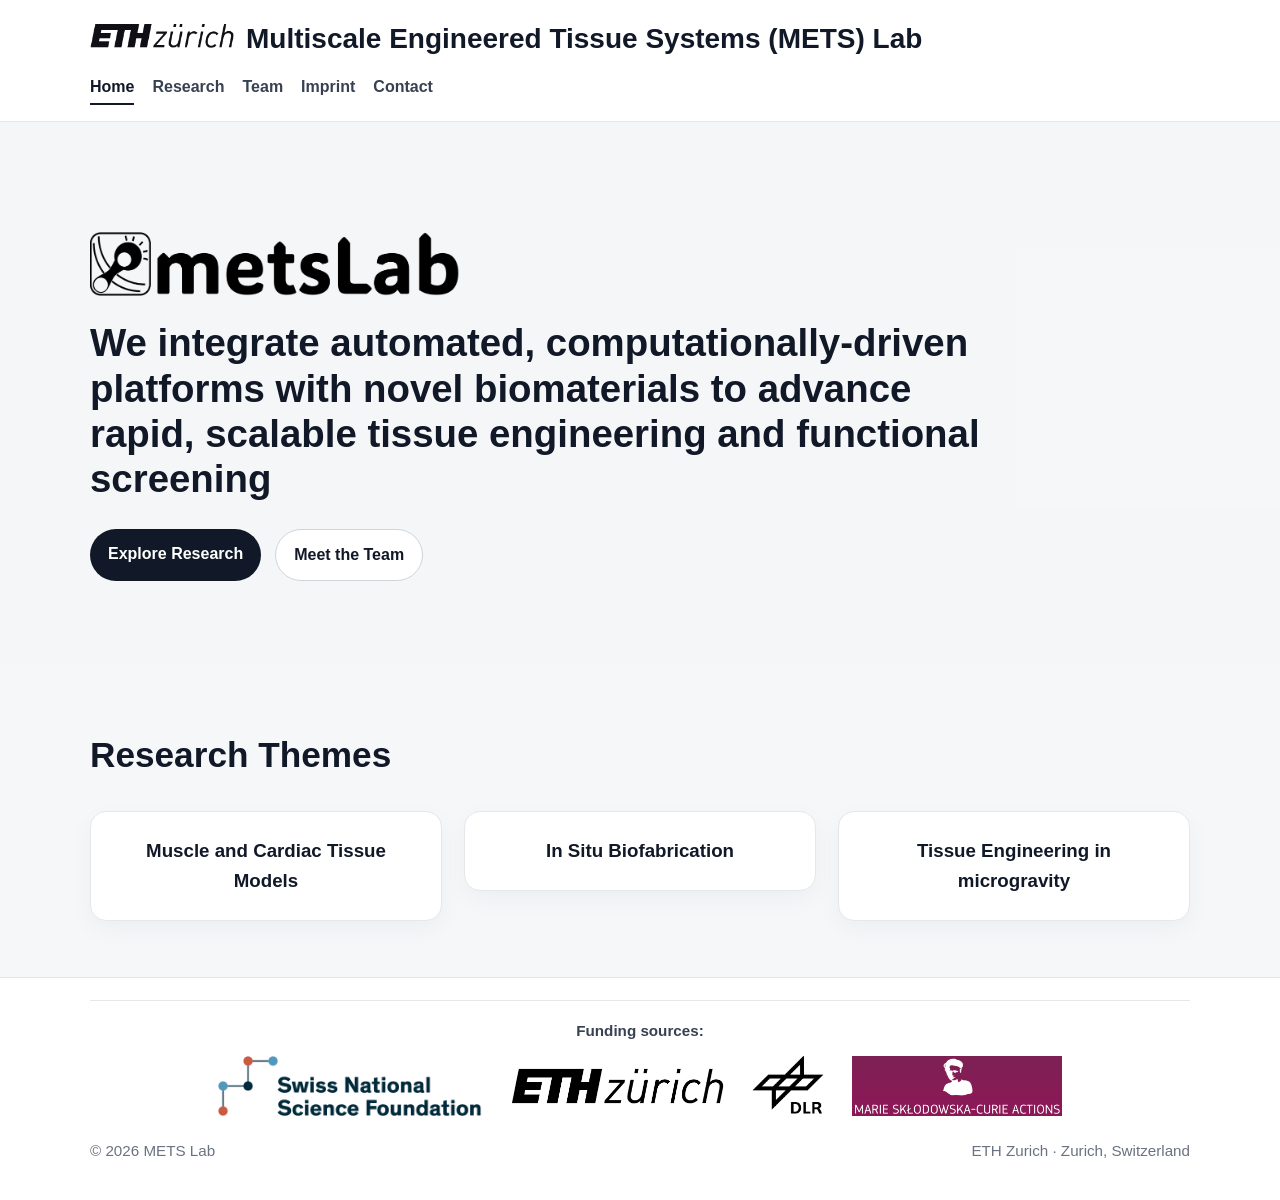
==== index.html @ 9c08e542 "Update index.html" ====
<!DOCTYPE html>
<html lang="en">
<head>
  <meta charset="UTF-8" />
  <meta name="viewport" content="width=device-width, initial-scale=1.0" />
  <title>METS Group</title>
  <link rel="stylesheet" href="style.css" />
   <link rel="icon" type="image/png" sizes="32x32" href="Favicon.png?v=3" />
<link rel="shortcut icon" href="Favicon.png?v=3" />
<link rel="apple-touch-icon" href="Favicon.png?v=3" />
</head>
<body>
  <header class="site-header">
    <div class="container">
      <div class="topbar">
  <img src="ETH_Zürich_Logo_black.svg.png" alt="ETH Zurich logo" class="eth-logo" />
  <div class="brand">
    <h1>Multiscale Engineered Tissue Systems (METS) Lab</h1>
    
  </div>
</div>

      <nav class="nav">
        <a href="index.html" class="active">Home</a>
        <a href="research.html">Research</a>
        <a href="team.html">Team</a>
        <a href="imprint.html">Imprint</a>
        <a href="contact.html">Contact</a>
      </nav>
    </div>
  </header>

  <main>
    <section class="hero">
  <!-- Background Video -->
  <video class="hero-video" autoplay loop muted playsinline preload="auto">
    <source src="bg-video.mp4" type="video/mp4" />
    Your browser does not support the video tag.
  </video>

  <!-- Semi-transparent overlay for text legibility -->
  <div class="hero-overlay"></div>

  <!-- Hero Content -->
  <!-- Hero Content -->
  <div class="container hero-content">
    <img src="Logo.png" alt="METS logo" class="content-logo" />
    <h2>We integrate automated, computationally-driven platforms with novel biomaterials to advance rapid, scalable tissue engineering and functional screening</h2>
    <div class="hero-actions">
      <a class="button primary" href="research.html">Explore Research</a>
      <a class="button secondary" href="team.html">Meet the Team</a>
    </div>
  </div>
</section>

   <section class="section">
  <div class="container">
    <h2 class="page-title">Research Themes</h2>

    <div class="grid-3">
      <article class="card expandable-card">
        <h3>Muscle and Cardiac Tissue Models</h3>
        <div class="card-content">
          <p>
            We develop biomaterials, biofabrication methods, and automated functional
            platforms for rapid and scalable engineering of contractile skeletal muscle and cardiac tissues.
          </p>
          <a href="research.html#tab1" class="read-more">Read more &rarr;</a>
        </div>
      </article>

      <article class="card expandable-card">
        <h3>In Situ Biofabrication</h3>
        <div class="card-content">
          <p>
            We explore minimally invasive strategies to crosslink photo- and sono-sensitive
            biomaterials directly at tissue defect sites for regenerative applications.
          </p>
          <a href="research.html#tab2" class="read-more">Read more &rarr;</a>
        </div>
      </article>

      <article class="card expandable-card">
        <h3>Tissue Engineering in microgravity</h3>
        <div class="card-content">
          <p>
            We use engineered muscle and cardiac tissues in microgravity and space settings
            to study accelerated disease-relevant phenotypes and translational applications.
          </p>
          <a href="research.html#tab3" class="read-more">Read more &rarr;</a>
        </div>
      </article>
    </div>
  </div>
</section>
  </main>

  <footer class="site-footer">
  <div class="container funding-block">
  <p class="funding-title">Funding sources:</p>
  <div class="funding-row">
    <img src="SNSF-logo.png" alt="SNSF logo" class="funding-logo" />
    <img src="ETH-logo.png" alt="ETH logo" class="funding-logo" />
    <img src="DLR-logo.png" alt="DLR logo" class="funding-logo" />
    <img src="MSCA-logo.png" alt="MSCA logo" class="funding-logo" />
  </div>
</div>

  <div class="container footer-row">
    <p>© 2026 METS Lab</p>
    <p>ETH Zurich · Zurich, Switzerland</p>
  </div>
</footer>
</body>
</html>
---- style.css ----
* {
  box-sizing: border-box;
}

html {
  scroll-behavior: smooth;
}

body {
  margin: 0;
  font-family: Arial, Helvetica, sans-serif;
  line-height: 1.6;
  color: #1f2937;
  background: #f6f7f9;
}

.container {
  width: min(1100px, 92%);
  margin: 0 auto;
}

.narrow {
  width: min(760px, 100%);
}

.site-header {
  background: #ffffff;
  border-bottom: 1px solid #e5e7eb;
  padding: 22px 0 16px;
}

.topbar {
  display: flex;
  align-items: flex-start;
  gap: 12px;
}

.eth-logo {
  height: 24px;
  width: auto;
  display: block;
  object-fit: contain;
  margin-top: 2px;
  flex-shrink: 0;
}

.mets-logo {
  height: 64px;
  width: auto;
  display: block;
  object-fit: contain;
  margin-top: 2px;
  flex-shrink: 0;
}

.brand h1 {
  margin: 0;
  font-size: 1.75rem;
  line-height: 1.2;
  color: #111827;
}

.tagline {
  margin: 6px 0 0;
  color: #6b7280;
  font-size: 0.98rem;
}

.nav {
  margin-top: 18px;
  display: flex;
  flex-wrap: wrap;
  gap: 18px;
}

.nav a {
  text-decoration: none;
  color: #374151;
  font-weight: 600;
  padding-bottom: 4px;
  border-bottom: 2px solid transparent;
}

.nav a:hover,
.nav a.active {
  color: #111827;
  border-bottom-color: #111827;
}

.hero {
  position: relative;
  width: 100%;
  padding: 110px 0 90px; /* Increased top/bottom padding gives the video vertical breathing room */
  min-height: 540px;    /* Taller frame reveals much more of the video's vertical area */
  display: flex;
  align-items: center;
  overflow: hidden;
  background: #f6f7f9;
}

.hero-video {
  position: absolute;
  top: 50%;
  left: 50%;
  width: 100%;
  height: 100%;
  min-width: 100%;
  min-height: 100%;
  object-fit: cover;
  transform: translate(-50%, -50%); /* Removed scale() so video expands edge-to-edge */
  z-index: 1;
}

.hero-overlay {
  position: absolute;
  top: 0;
  left: 0;
  width: 100%;
  height: 100%;
  background: rgba(246, 247, 249, 0.60);
  z-index: 2;
}

.hero-content {
  position: relative;
  z-index: 3;
}

.eyebrow {
  margin: 0 0 10px;
  font-size: 0.85rem;
  text-transform: uppercase;
  letter-spacing: 0.08em;
  color: #6b7280;
  font-weight: 700;
}

.hero h2 {
  margin: 0;
  font-size: clamp(1.6rem, 3vw, 2.6rem);
  line-height: 1.18;
  max-width: 900px;
  color: #111827;
}

.hero-text {
  margin: 18px 0 0;
  font-size: 1.08rem;
  max-width: 760px;
  color: #4b5563;
}

.hero-actions {
  margin-top: 28px;
  display: flex;
  flex-wrap: wrap;
  gap: 14px;
}

.button {
  display: inline-block;
  padding: 12px 18px;
  border-radius: 999px;
  text-decoration: none;
  font-weight: 700;
  transition: 0.2s ease;
}

.button.primary {
  background: #111827;
  color: #ffffff;
}

.button.primary:hover {
  background: #000000;
}

.button.secondary {
  background: #ffffff;
  color: #111827;
  border: 1px solid #d1d5db;
}

.button.secondary:hover {
  background: #f3f4f6;
}

.section {
  padding: 56px 0;
}

.page-title {
  margin: 0 0 28px;
  font-size: 2.2rem;
  color: #111827;
}

.grid-3 {
  display: grid;
  grid-template-columns: repeat(3, 1fr);
  gap: 22px;
}

.stack {
  display: grid;
  gap: 20px;
}

.card,
.team-card {
  background: #ffffff;
  border: 1px solid #e5e7eb;
  border-radius: 16px;
  padding: 24px;
  box-shadow: 0 8px 24px rgba(17, 24, 39, 0.04);
}

.card h3,
.team-card h3 {
  margin-top: 0;
  margin-bottom: 10px;
  color: #111827;
}

.card p,
.team-card p {
  margin: 0 0 12px;
  color: #4b5563;
}

.team-grid {
  display: grid;
  grid-template-columns: repeat(2, 1fr);
  gap: 24px;
}

.team-photo {
  width: 100%;
  max-width: 260px;
  aspect-ratio: 1 / 1;
  object-fit: cover;
  border-radius: 14px;
  margin-bottom: 16px;
}

.role {
  font-weight: 600;
  color: #6b7280;
}

.site-footer {
  background: #ffffff;
  border-top: 1px solid #e5e7eb;
  padding: 22px 0;
  color: #6b7280;
  font-size: 0.95rem;
}

.footer-row {
  display: flex;
  justify-content: space-between;
  gap: 16px;
  flex-wrap: wrap;
}

a {
  color: #111827;
}

a:hover {
  opacity: 0.8;
}

@media (max-width: 900px) {
  .grid-3,
  .team-grid {
    grid-template-columns: 1fr;
  }

  .hero {
    padding: 56px 0 40px;
  }

  .topbar {
    flex-direction: column;
    align-items: flex-start;
  }

  .eth-logo {
  height: 24px;
  width: auto;
  display: block;
  object-fit: contain;
  margin-top: 4px;
  margin-bottom: 32px;
  flex-shrink: 0;
}
}
.research-tabs {
  display: flex;
  flex-wrap: wrap;
  gap: 12px;
  margin-bottom: 28px;
}

.tab-button {
  border: 1px solid #d1d5db;
  background: #ffffff;
  color: #111827;
  padding: 12px 18px;
  border-radius: 999px;
  font-weight: 700;
  cursor: pointer;
  transition: 0.2s ease;
}

.tab-button:hover {
  background: #f3f4f6;
}

.tab-button.active {
  background: #111827;
  color: #ffffff;
  border-color: #111827;
}

.tab-content {
  display: none;
}

.tab-content.active {
  display: block;
}

.publication-list {
  margin: 0;
  padding-left: 20px;
}

.publication-list li {
  margin-bottom: 14px;
  color: #4b5563;
}

.publication-list a {
  font-weight: 600;
}
.section-top {
  margin-top: 48px;
  margin-bottom: 20px;
}

.section-top h3 {
  margin: 0;
  font-size: 1.6rem;
  color: #111827;
}

.funding-block {
  padding: 18px 0 8px;
  border-top: 1px solid #e5e7eb;
}

.funding-title {
  margin: 0 0 12px;
  text-align: center;
  font-weight: 700;
  color: #374151;
}

.funding-row {
  display: flex;
  justify-content: center;
  align-items: center;
  flex-wrap: wrap;
  gap: 28px;
}

.funding-logo {
  height: 60px;
  width: auto;
  object-fit: contain;
  display: block;
}
.content-logo {
  height: 64px;
  width: auto;
  display: block;
  margin-bottom: 24px;
}
/* Shared Background Section Styling */
.section-has-bg {
  position: relative;
  overflow: hidden;
  background: #f6f7f9;
}

/* Contact Page Video Background */
.bg-video {
  position: absolute;
  top: 50%;
  left: 50%;
  width: 100%;
  height: 100%;
  min-width: 100%;
  min-height: 100%;
  object-fit: cover;
  transform: translate(-50%, -50%);
  z-index: 1;
}

/* Research Page Image Background - Fixed scaling across tab switching */
.research-bg {
  background-image: url('Research.png');
  background-size: cover;
  background-position: center top;
  background-repeat: no-repeat;
  background-attachment: fixed; /* Prevents background scale jumping when switching tabs */
}

/* Semi-transparent frosted card style over video & image backgrounds */
.section-has-bg .card {
  background: rgba(255, 255, 255, 0.82); /* 82% white opacity allows background to show through */
  backdrop-filter: blur(8px); /* Frosted-glass effect for clean contrast */
  border: 1px solid rgba(229, 231, 235, 0.6);
}

/* 0.6 Light Overlay for Crisp Content Readability */
.bg-overlay {
  position: absolute;
  top: 0;
  left: 0;
  width: 100%;
  height: 100%;
  background: rgba(246, 247, 249, 0.6);
  z-index: 2;
}

/* Ensures text, cards, and tabs sit above video/image overlay */
.section-content {
  position: relative;
  z-index: 3;
}

/* Expandable Cards on Home Page */
.expandable-card {
  align-self: start;
  text-align: center; /* Center-aligns title and description inside the box */
  transition: transform 0.3s ease, box-shadow 0.3s ease;
  overflow: hidden;
}

.expandable-card h3 {
  margin-bottom: 0;
  text-align: center;
  transition: margin-bottom 0.3s ease;
}

.expandable-card:hover h3 {
  margin-bottom: 12px;
}

/* Initially hides card content body */
.card-content {
  max-height: 0;
  opacity: 0;
  overflow: hidden;
  transition: max-height 0.4s ease-in-out, opacity 0.3s ease-in-out;
}

/* Smooth expansion on hover */
.expandable-card:hover .card-content {
  max-height: 200px;
  opacity: 1;
}

/* Bottom-right aligned "Read more..." link */
.read-more {
  display: block;
  text-align: right;
  font-weight: 700;
  font-size: 0.9rem;
  color: #111827;
  text-decoration: none;
  margin-top: 10px;
  transition: color 0.2s ease, transform 0.2s ease;
}

.read-more:hover {
  color: #2563eb;
  transform: translateX(3px); /* Subtle rightward movement on hover */
}
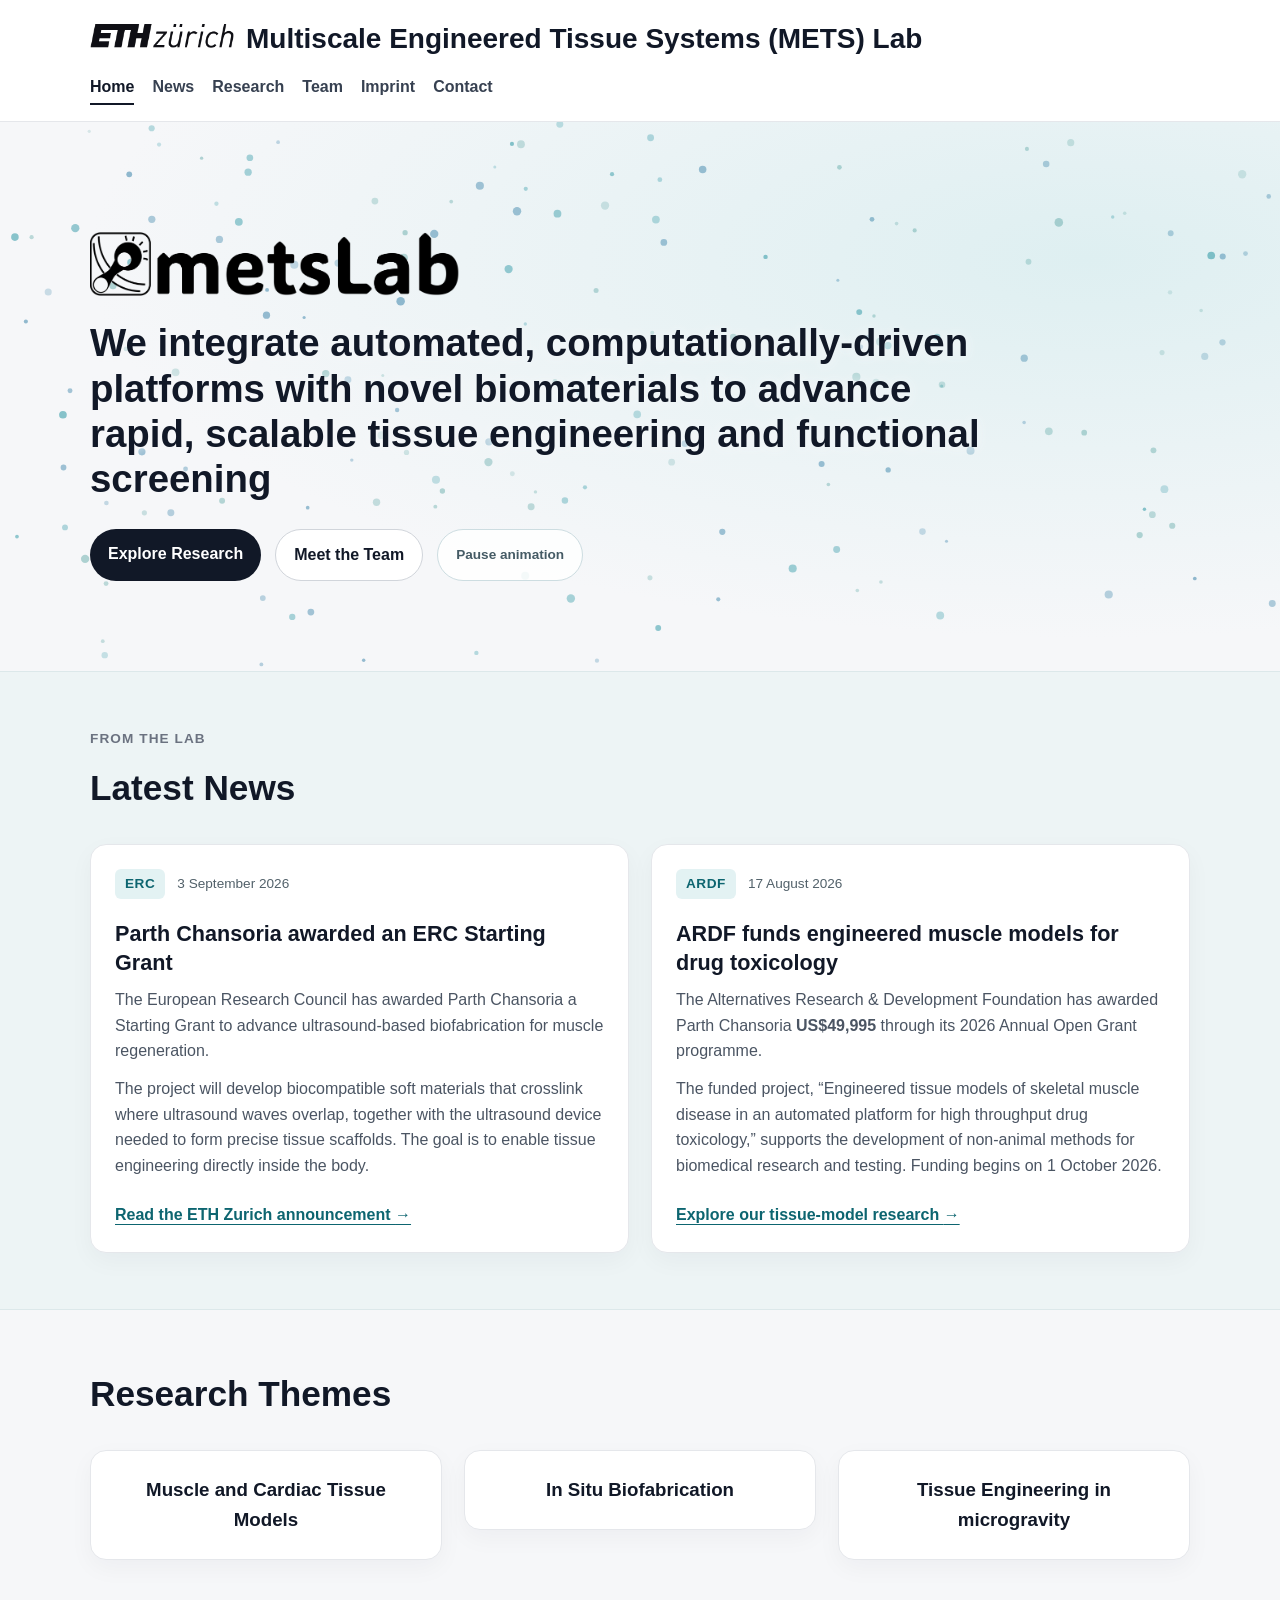
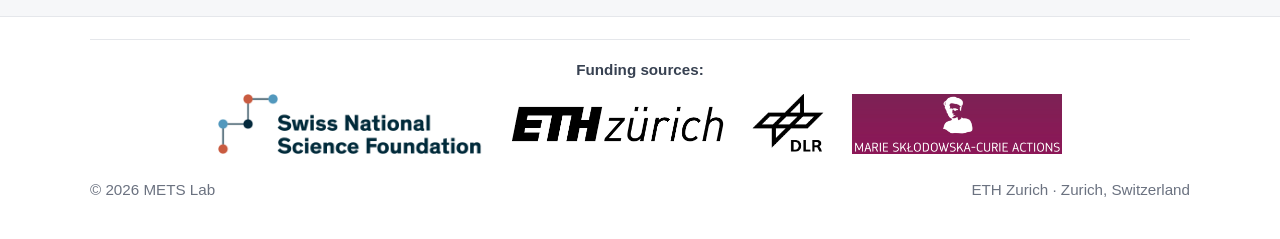
==== commit b5de22f9: "Add interactive dots and ERC and ARDF grant news" ====
--- a/index.html
+++ b/index.html
@@ -4,7 +4,8 @@
   <meta charset="UTF-8" />
   <meta name="viewport" content="width=device-width, initial-scale=1.0" />
   <title>METS Group</title>
-  <link rel="stylesheet" href="style.css" />
+  <link rel="stylesheet" href="style.css" />
+  <script src="hero-dots.js" defer></script>
    <link rel="icon" type="image/png" sizes="32x32" href="Favicon.png?v=3" />
 <link rel="shortcut icon" href="Favicon.png?v=3" />
 <link rel="apple-touch-icon" href="Favicon.png?v=3" />
@@ -21,7 +22,8 @@
 </div>
 
       <nav class="nav">
-        <a href="index.html" class="active">Home</a>
+        <a href="index.html" class="active">Home</a>
+        <a href="#news">News</a>
         <a href="research.html">Research</a>
         <a href="team.html">Team</a>
         <a href="imprint.html">Imprint</a>
@@ -32,28 +34,44 @@
 
   <main>
     <section class="hero">
-  <!-- Background Video -->
-  <video class="hero-video" autoplay loop muted playsinline preload="auto">
-    <source src="bg-video.mp4" type="video/mp4" />
-    Your browser does not support the video tag.
-  </video>
+  <canvas class="hero-dots" aria-hidden="true"></canvas>
 
-  <!-- Semi-transparent overlay for text legibility -->
-  <div class="hero-overlay"></div>
-
-  <!-- Hero Content -->
-  <!-- Hero Content -->
+  <!-- Hero Content -->
   <div class="container hero-content">
     <img src="Logo.png" alt="METS logo" class="content-logo" />
     <h2>We integrate automated, computationally-driven platforms with novel biomaterials to advance rapid, scalable tissue engineering and functional screening</h2>
     <div class="hero-actions">
       <a class="button primary" href="research.html">Explore Research</a>
-      <a class="button secondary" href="team.html">Meet the Team</a>
+      <a class="button secondary" href="team.html">Meet the Team</a>
+      <button class="button motion-toggle" type="button" aria-pressed="false" hidden>Pause animation</button>
     </div>
   </div>
-</section>
-
-   <section class="section">
+</section>
+
+    <section class="section news-section" id="news" aria-labelledby="news-title">
+      <div class="container">
+        <p class="eyebrow">From the lab</p>
+        <h2 class="page-title" id="news-title">Latest News</h2>
+        <div class="news-grid">
+          <article class="card news-card">
+            <div class="news-meta"><span class="grant-badge">ERC</span><time datetime="2026-09-03">3 September 2026</time></div>
+            <h3>Parth Chansoria awarded an ERC Starting Grant</h3>
+            <p>The European Research Council has awarded Parth Chansoria a Starting Grant to advance ultrasound-based biofabrication for muscle regeneration.</p>
+            <p>The project will develop biocompatible soft materials that crosslink where ultrasound waves overlap, together with the ultrasound device needed to form precise tissue scaffolds. The goal is to enable tissue engineering directly inside the body.</p>
+            <a class="news-link" href="https://ethz.ch/en/news-and-events/eth-news/news/2026/09/erc-starting-grants-for-six-eth-researchers.html">Read the ETH Zurich announcement <span aria-hidden="true">&rarr;</span></a>
+          </article>
+          <article class="card news-card">
+            <div class="news-meta"><span class="grant-badge">ARDF</span><time datetime="2026-08-17">17 August 2026</time></div>
+            <h3>ARDF funds engineered muscle models for drug toxicology</h3>
+            <p>The Alternatives Research &amp; Development Foundation has awarded Parth Chansoria <strong>US$49,995</strong> through its 2026 Annual Open Grant programme.</p>
+            <p>The funded project, &ldquo;Engineered tissue models of skeletal muscle disease in an automated platform for high throughput drug toxicology,&rdquo; supports the development of non-animal methods for biomedical research and testing. Funding begins on 1 October 2026.</p>
+            <a class="news-link" href="research.html#tab1">Explore our tissue-model research <span aria-hidden="true">&rarr;</span></a>
+          </article>
+        </div>
+      </div>
+    </section>
+
+   <section class="section">
   <div class="container">
     <h2 class="page-title">Research Themes</h2>
 
--- a/style.css
+++ b/style.css
@@ -87,7 +87,7 @@
   border-bottom-color: #111827;
 }
 
-.hero {
+.hero {
   position: relative;
   width: 100%;
   padding: 110px 0 90px; /* Increased top/bottom padding gives the video vertical breathing room */
@@ -95,8 +95,38 @@
   display: flex;
   align-items: center;
   overflow: hidden;
-  background: #f6f7f9;
-}
+  background: radial-gradient(ellipse at 85% 25%, #deeff1, transparent 65%), #f6f7f9;
+}
+
+.hero-dots {
+  position: absolute;
+  inset: 0;
+  width: 100%;
+  height: 100%;
+  pointer-events: none;
+}
+
+.hero-content h2 {
+  text-shadow: 0 1px 12px #f6f7f9;
+}
+
+.motion-toggle {
+  font: inherit;
+  font-size: 0.85rem;
+  color: #455b65;
+  background: rgba(255, 255, 255, 0.85);
+  border: 1px solid #cddde1;
+  cursor: pointer;
+}
+
+.motion-toggle[hidden] {
+  display: none;
+}
+
+.button:focus-visible {
+  outline: 3px solid #147f91;
+  outline-offset: 4px;
+}
 
 .hero-video {
   position: absolute;
@@ -195,11 +225,63 @@
   color: #111827;
 }
 
-.grid-3 {
+.grid-3 {
   display: grid;
   grid-template-columns: repeat(3, 1fr);
   gap: 22px;
-}
+}
+
+.news-section {
+  background: #edf4f5;
+  border-top: 1px solid #dce8ea;
+  border-bottom: 1px solid #dce8ea;
+  scroll-margin-top: 24px;
+}
+
+.news-grid {
+  display: grid;
+  grid-template-columns: repeat(2, minmax(0, 1fr));
+  gap: 22px;
+}
+
+.news-card {
+  display: flex;
+  flex-direction: column;
+  border-top: 3px solid #168c9b;
+}
+
+.news-meta {
+  display: flex;
+  align-items: center;
+  flex-wrap: wrap;
+  gap: 12px;
+  margin-bottom: 20px;
+  color: #52616a;
+  font-size: 0.85rem;
+}
+
+.grant-badge {
+  padding: 4px 10px;
+  border-radius: 6px;
+  color: #0d6570;
+  background: #e3f2f3;
+  font-weight: 700;
+  letter-spacing: 0.04em;
+}
+
+.news-card h3 {
+  font-size: 1.35rem;
+  line-height: 1.35;
+  margin-bottom: 16px;
+}
+
+.news-link {
+  margin-top: auto;
+  padding-top: 12px;
+  color: #0d6570;
+  font-weight: 700;
+  text-underline-offset: 4px;
+}
 
 .stack {
   display: grid;
@@ -272,8 +354,9 @@
 }
 
 @media (max-width: 900px) {
-  .grid-3,
-  .team-grid {
+  .grid-3,
+  .news-grid,
+  .team-grid {
     grid-template-columns: 1fr;
   }
 
@@ -382,9 +465,12 @@
   object-fit: contain;
   display: block;
 }
-.content-logo {
-  height: 64px;
-  width: auto;
+.content-logo {
+  height: 64px;
+  width: auto;
+  max-width: 100%;
+  object-fit: contain;
+  object-position: left;
   display: block;
   margin-bottom: 24px;
 }
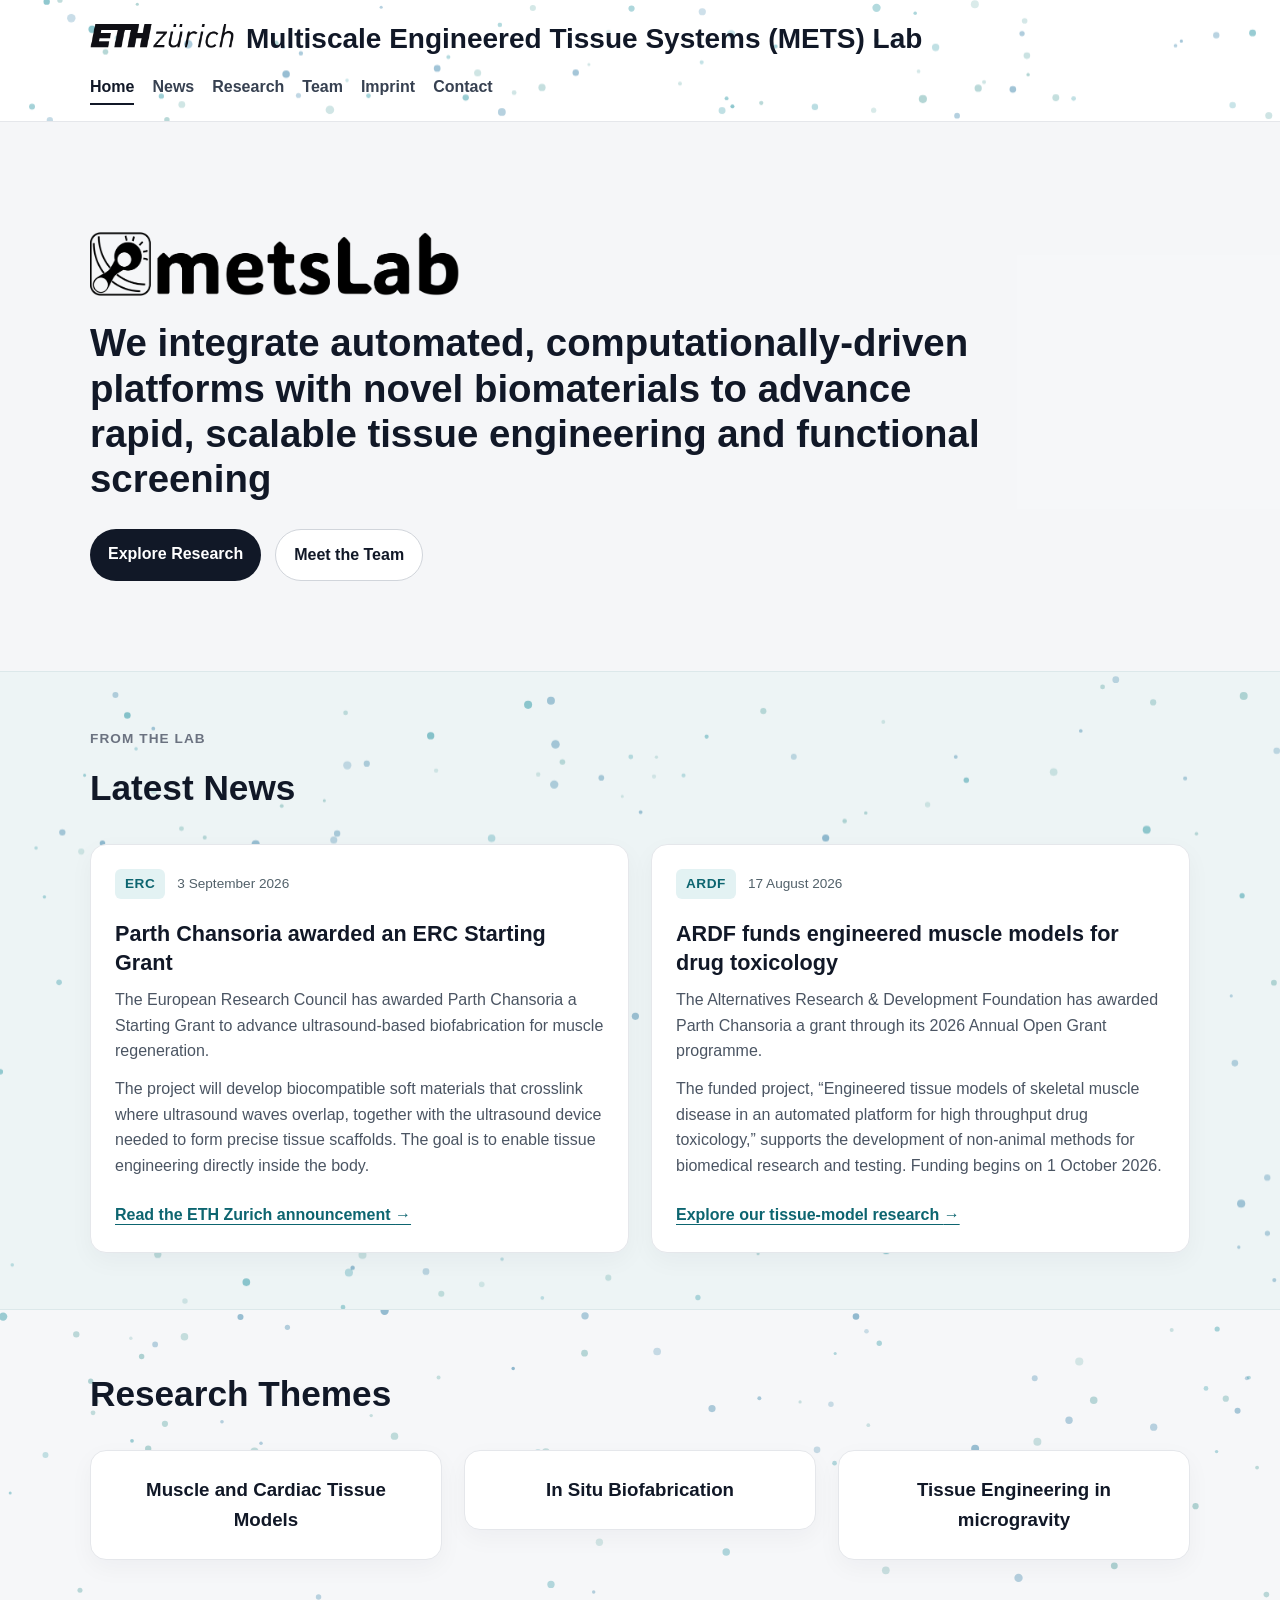
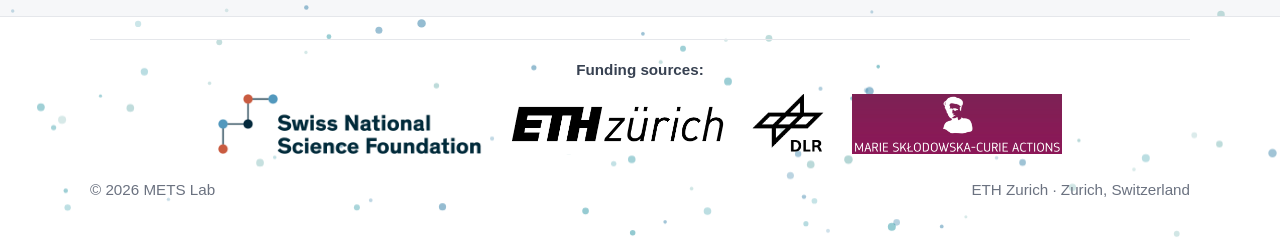
==== commit a2edbbcf: "Keep videos, animate dots outside video regions and remove ARDF amount" ====
--- a/index.html
+++ b/index.html
@@ -34,7 +34,10 @@
 
   <main>
     <section class="hero">
-  <canvas class="hero-dots" aria-hidden="true"></canvas>
+  <video class="hero-video" autoplay loop muted playsinline preload="auto">
+    <source src="bg-video.mp4" type="video/mp4" />
+  </video>
+  <div class="hero-overlay"></div>
 
   <!-- Hero Content -->
   <div class="container hero-content">
@@ -43,7 +46,6 @@
     <div class="hero-actions">
       <a class="button primary" href="research.html">Explore Research</a>
       <a class="button secondary" href="team.html">Meet the Team</a>
-      <button class="button motion-toggle" type="button" aria-pressed="false" hidden>Pause animation</button>
     </div>
   </div>
 </section>
@@ -63,7 +65,7 @@
           <article class="card news-card">
             <div class="news-meta"><span class="grant-badge">ARDF</span><time datetime="2026-08-17">17 August 2026</time></div>
             <h3>ARDF funds engineered muscle models for drug toxicology</h3>
-            <p>The Alternatives Research &amp; Development Foundation has awarded Parth Chansoria <strong>US$49,995</strong> through its 2026 Annual Open Grant programme.</p>
+            <p>The Alternatives Research &amp; Development Foundation has awarded Parth Chansoria a grant through its 2026 Annual Open Grant programme.</p>
             <p>The funded project, &ldquo;Engineered tissue models of skeletal muscle disease in an automated platform for high throughput drug toxicology,&rdquo; supports the development of non-animal methods for biomedical research and testing. Funding begins on 1 October 2026.</p>
             <a class="news-link" href="research.html#tab1">Explore our tissue-model research <span aria-hidden="true">&rarr;</span></a>
           </article>
--- a/style.css
+++ b/style.css
@@ -95,32 +95,26 @@
   display: flex;
   align-items: center;
   overflow: hidden;
-  background: radial-gradient(ellipse at 85% 25%, #deeff1, transparent 65%), #f6f7f9;
-}
-
-.hero-dots {
+  background: #f6f7f9;
+}
+
+.dot-region {
+  position: relative;
+  isolation: isolate;
+}
+
+.dot-region > :not(.site-dots) {
+  position: relative;
+  z-index: 1;
+}
+
+.site-dots {
   position: absolute;
   inset: 0;
   width: 100%;
   height: 100%;
   pointer-events: none;
-}
-
-.hero-content h2 {
-  text-shadow: 0 1px 12px #f6f7f9;
-}
-
-.motion-toggle {
-  font: inherit;
-  font-size: 0.85rem;
-  color: #455b65;
-  background: rgba(255, 255, 255, 0.85);
-  border: 1px solid #cddde1;
-  cursor: pointer;
-}
-
-.motion-toggle[hidden] {
-  display: none;
+  z-index: 0;
 }
 
 .button:focus-visible {
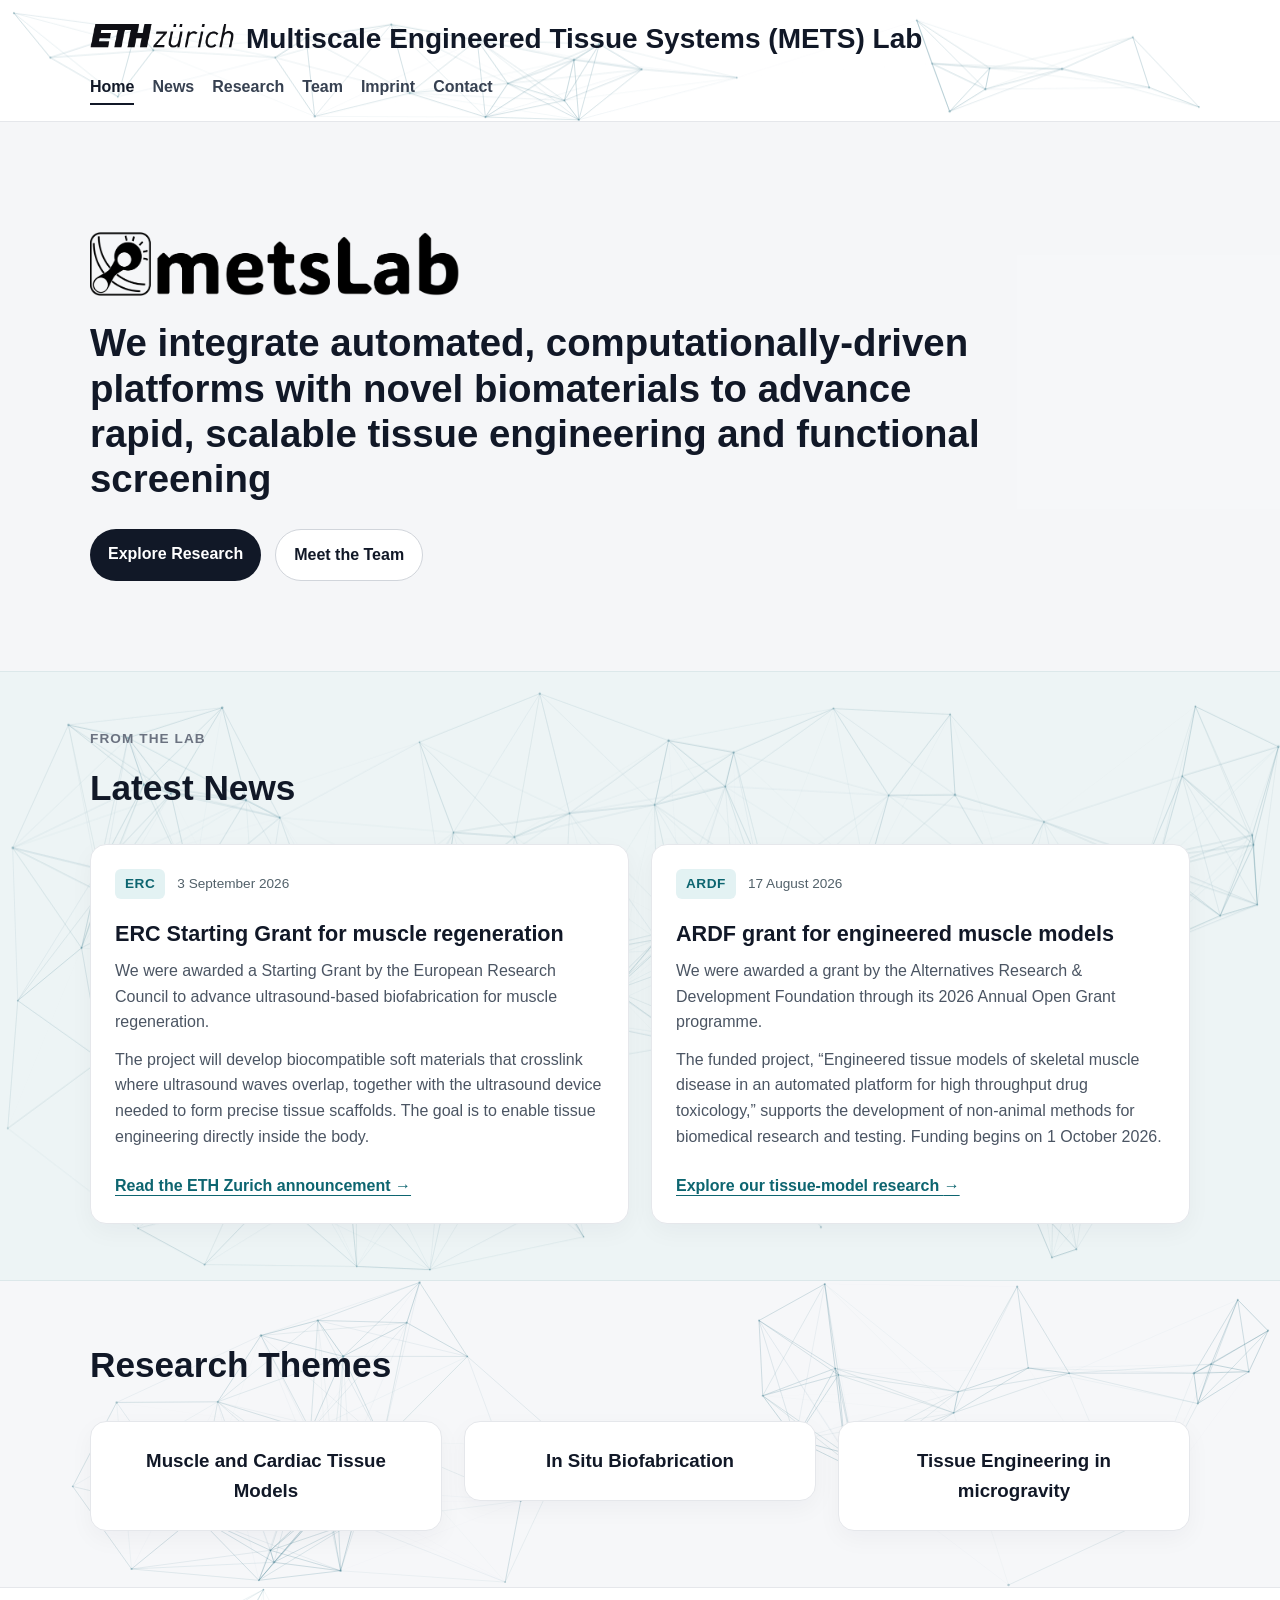
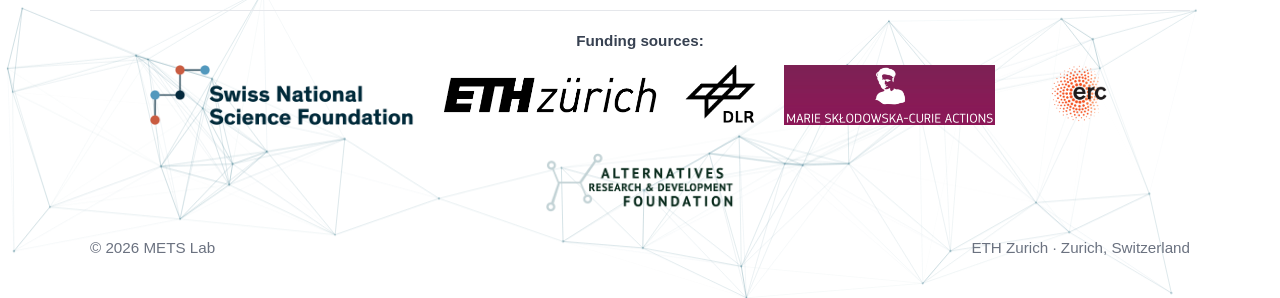
==== commit 08090ca9: "Add ERC and ARDF funding logos, Stimulatrix citation and lab-voice news" ====
--- a/index.html
+++ b/index.html
@@ -57,15 +57,15 @@
         <div class="news-grid">
           <article class="card news-card">
             <div class="news-meta"><span class="grant-badge">ERC</span><time datetime="2026-09-03">3 September 2026</time></div>
-            <h3>Parth Chansoria awarded an ERC Starting Grant</h3>
-            <p>The European Research Council has awarded Parth Chansoria a Starting Grant to advance ultrasound-based biofabrication for muscle regeneration.</p>
+            <h3>ERC Starting Grant for muscle regeneration</h3>
+            <p>We were awarded a Starting Grant by the European Research Council to advance ultrasound-based biofabrication for muscle regeneration.</p>
             <p>The project will develop biocompatible soft materials that crosslink where ultrasound waves overlap, together with the ultrasound device needed to form precise tissue scaffolds. The goal is to enable tissue engineering directly inside the body.</p>
             <a class="news-link" href="https://ethz.ch/en/news-and-events/eth-news/news/2026/09/erc-starting-grants-for-six-eth-researchers.html">Read the ETH Zurich announcement <span aria-hidden="true">&rarr;</span></a>
           </article>
           <article class="card news-card">
             <div class="news-meta"><span class="grant-badge">ARDF</span><time datetime="2026-08-17">17 August 2026</time></div>
-            <h3>ARDF funds engineered muscle models for drug toxicology</h3>
-            <p>The Alternatives Research &amp; Development Foundation has awarded Parth Chansoria a grant through its 2026 Annual Open Grant programme.</p>
+            <h3>ARDF grant for engineered muscle models</h3>
+            <p>We were awarded a grant by the Alternatives Research &amp; Development Foundation through its 2026 Annual Open Grant programme.</p>
             <p>The funded project, &ldquo;Engineered tissue models of skeletal muscle disease in an automated platform for high throughput drug toxicology,&rdquo; supports the development of non-animal methods for biomedical research and testing. Funding begins on 1 October 2026.</p>
             <a class="news-link" href="research.html#tab1">Explore our tissue-model research <span aria-hidden="true">&rarr;</span></a>
           </article>
@@ -123,6 +123,8 @@
     <img src="ETH-logo.png" alt="ETH logo" class="funding-logo" />
     <img src="DLR-logo.png" alt="DLR logo" class="funding-logo" />
     <img src="MSCA-logo.png" alt="MSCA logo" class="funding-logo" />
+    <img src="erc-logo.png" alt="European Research Council (ERC) logo" class="funding-logo" />
+    <img src="ardf-logo.png" alt="Alternatives Research &amp; Development Foundation (ARDF) logo" class="funding-logo" />
   </div>
 </div>
 
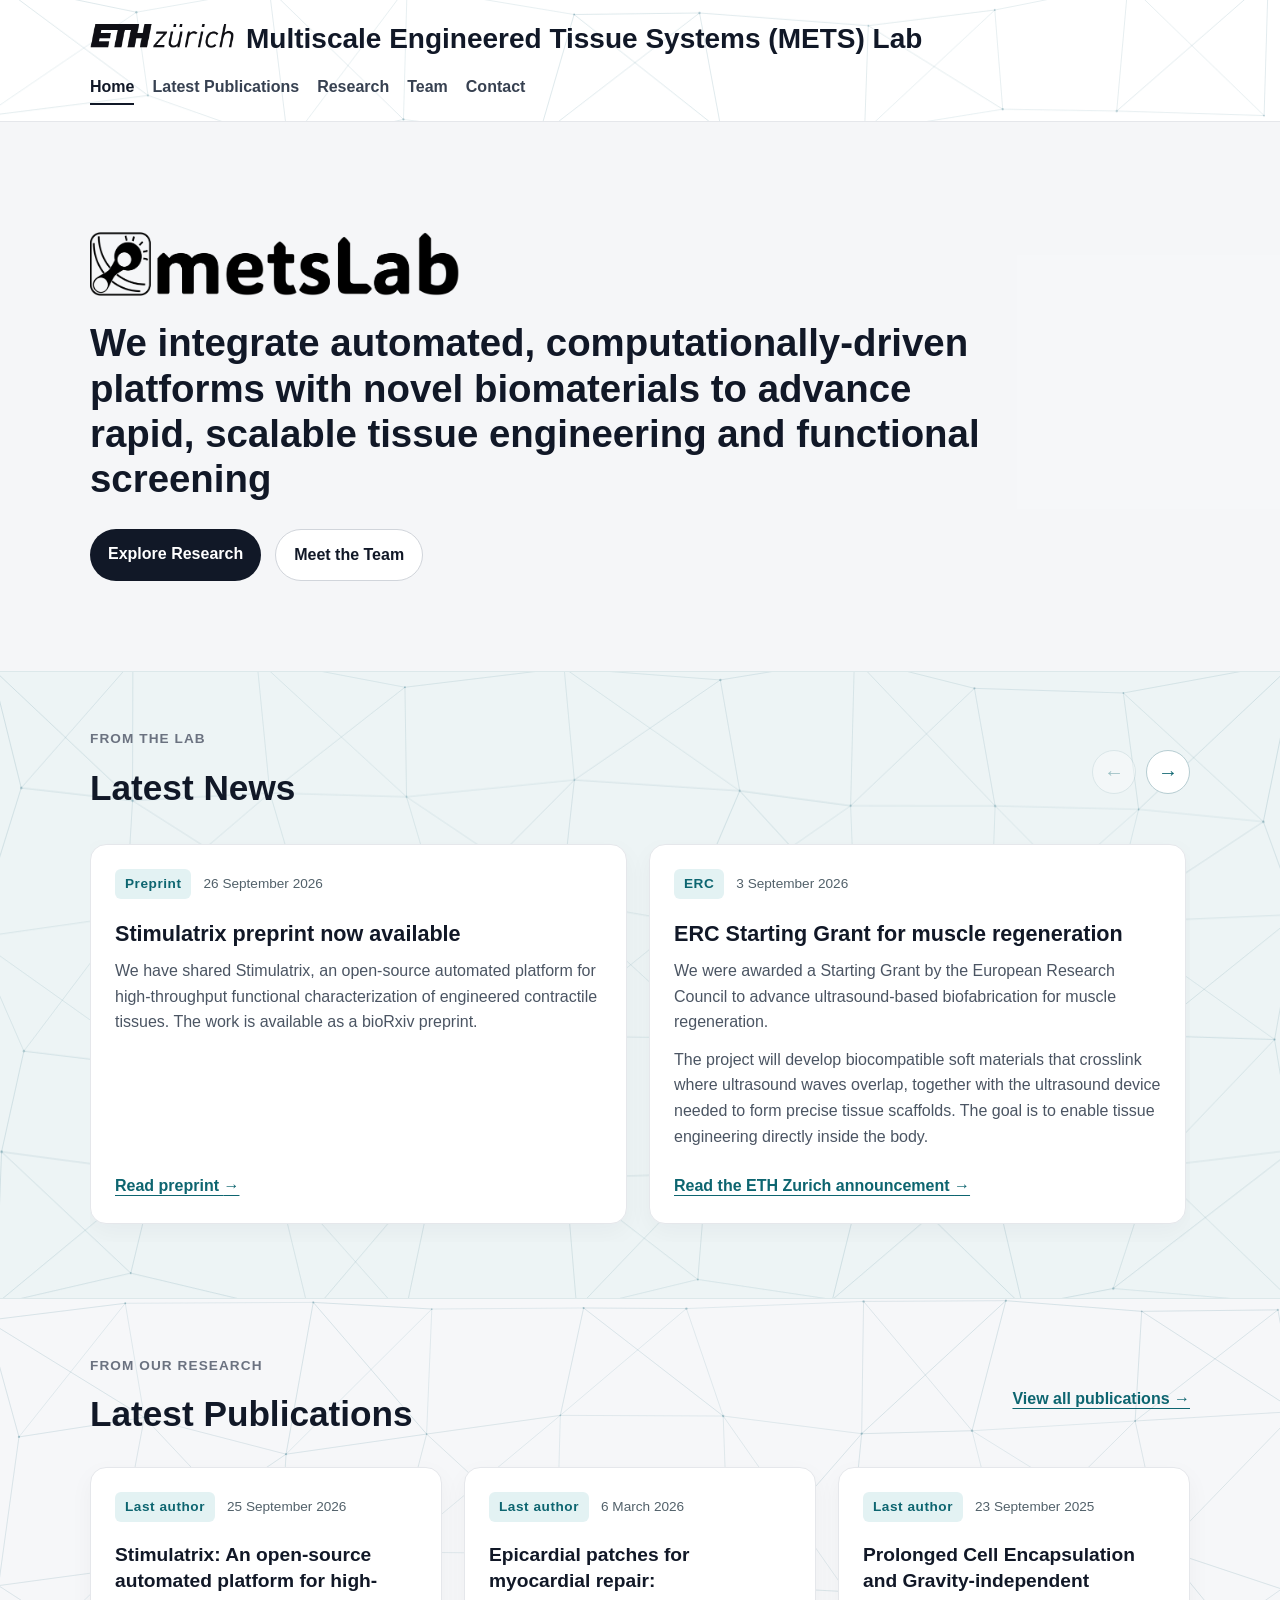
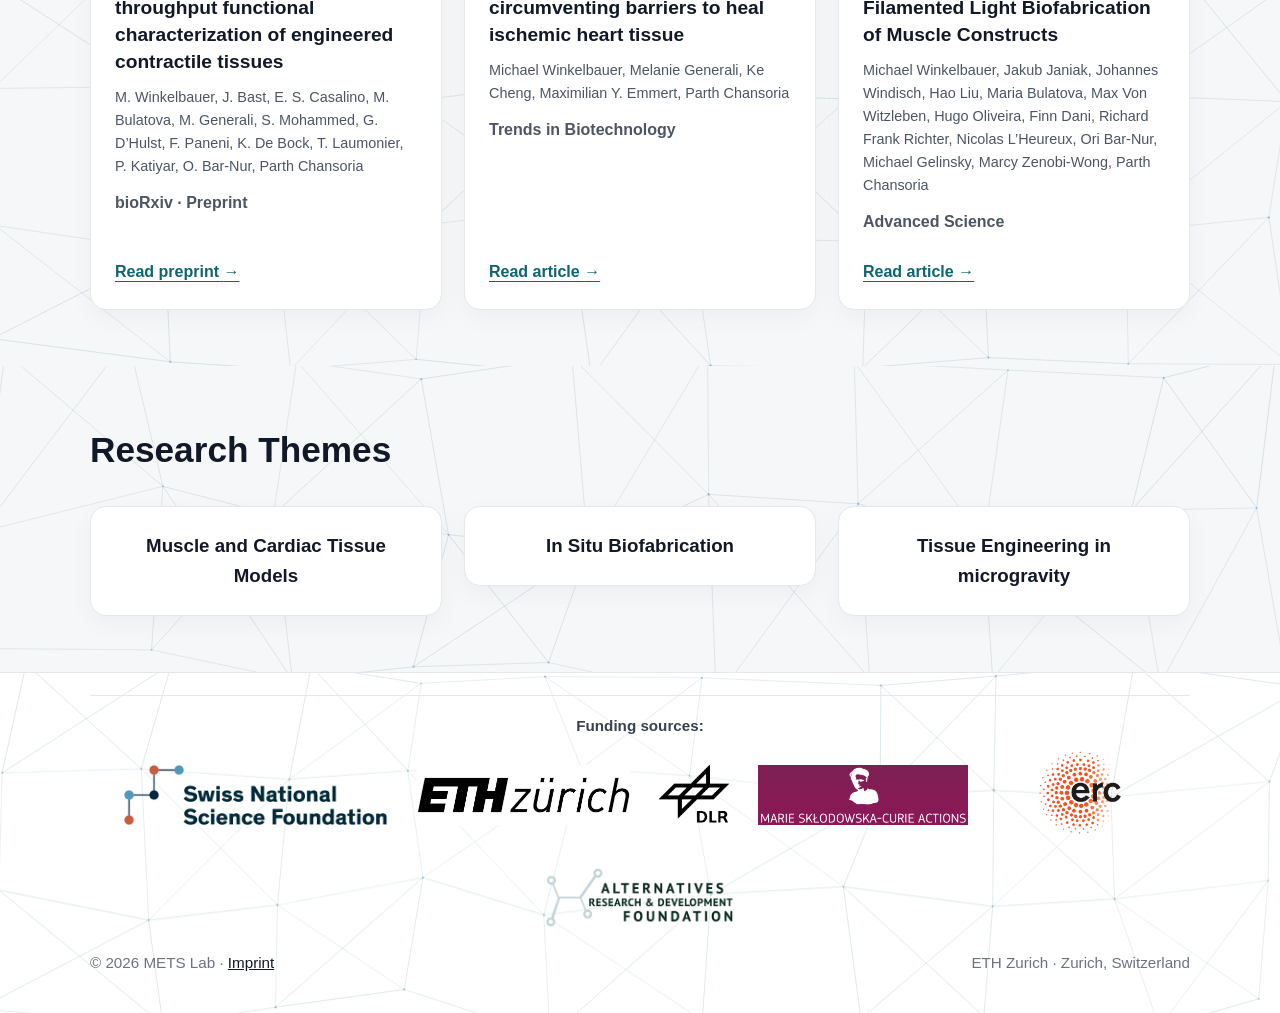
==== commit 9cc8696a: "Add ORCID publications and scrolling paper news; refine network and move imprint" ====
--- a/index.html
+++ b/index.html
@@ -1,60 +1,171 @@
-<!DOCTYPE html>
-<html lang="en">
-<head>
-  <meta charset="UTF-8" />
-  <meta name="viewport" content="width=device-width, initial-scale=1.0" />
-  <title>METS Group</title>
+<!DOCTYPE html>
+<html lang="en">
+<head>
+  <meta charset="UTF-8" />
+  <meta name="viewport" content="width=device-width, initial-scale=1.0" />
+  <title>METS Group</title>
   <link rel="stylesheet" href="style.css" />
   <script src="hero-dots.js" defer></script>
-   <link rel="icon" type="image/png" sizes="32x32" href="Favicon.png?v=3" />
-<link rel="shortcut icon" href="Favicon.png?v=3" />
-<link rel="apple-touch-icon" href="Favicon.png?v=3" />
-</head>
-<body>
-  <header class="site-header">
-    <div class="container">
-      <div class="topbar">
-  <img src="ETH_Zürich_Logo_black.svg.png" alt="ETH Zurich logo" class="eth-logo" />
-  <div class="brand">
-    <h1>Multiscale Engineered Tissue Systems (METS) Lab</h1>
-    
-  </div>
-</div>
-
-      <nav class="nav">
+  <script src="news-carousel.js" defer></script>
+   <link rel="icon" type="image/png" sizes="32x32" href="Favicon.png?v=3" />
+<link rel="shortcut icon" href="Favicon.png?v=3" />
+<link rel="apple-touch-icon" href="Favicon.png?v=3" />
+</head>
+<body>
+  <header class="site-header">
+    <div class="container">
+      <div class="topbar">
+  <img src="ETH_Zürich_Logo_black.svg.png" alt="ETH Zurich logo" class="eth-logo" />
+  <div class="brand">
+    <h1>Multiscale Engineered Tissue Systems (METS) Lab</h1>
+    
+  </div>
+</div>
+
+      <nav class="nav">
         <a href="index.html" class="active">Home</a>
-        <a href="#news">News</a>
-        <a href="research.html">Research</a>
-        <a href="team.html">Team</a>
-        <a href="imprint.html">Imprint</a>
-        <a href="contact.html">Contact</a>
-      </nav>
-    </div>
-  </header>
-
-  <main>
-    <section class="hero">
+        <a href="publications.html">Latest Publications</a>
+        <a href="research.html">Research</a>
+        <a href="team.html">Team</a>
+        <a href="contact.html">Contact</a>
+      </nav>
+    </div>
+  </header>
+
+  <main>
+    <section class="hero">
   <video class="hero-video" autoplay loop muted playsinline preload="auto">
     <source src="bg-video.mp4" type="video/mp4" />
   </video>
   <div class="hero-overlay"></div>
-
+
   <!-- Hero Content -->
-  <div class="container hero-content">
-    <img src="Logo.png" alt="METS logo" class="content-logo" />
-    <h2>We integrate automated, computationally-driven platforms with novel biomaterials to advance rapid, scalable tissue engineering and functional screening</h2>
-    <div class="hero-actions">
-      <a class="button primary" href="research.html">Explore Research</a>
+  <div class="container hero-content">
+    <img src="Logo.png" alt="METS logo" class="content-logo" />
+    <h2>We integrate automated, computationally-driven platforms with novel biomaterials to advance rapid, scalable tissue engineering and functional screening</h2>
+    <div class="hero-actions">
+      <a class="button primary" href="research.html">Explore Research</a>
       <a class="button secondary" href="team.html">Meet the Team</a>
-    </div>
-  </div>
+    </div>
+  </div>
 </section>
 
     <section class="section news-section" id="news" aria-labelledby="news-title">
       <div class="container">
-        <p class="eyebrow">From the lab</p>
-        <h2 class="page-title" id="news-title">Latest News</h2>
-        <div class="news-grid">
+        <div class="section-heading"><div><p class="eyebrow">From the lab</p><h2 class="page-title" id="news-title">Latest News</h2></div><div class="carousel-controls"><button type="button" class="carousel-button" data-news-prev aria-label="Previous news">&larr;</button><button type="button" class="carousel-button" data-news-next aria-label="Next news">&rarr;</button></div></div>
+        <div class="news-grid" tabindex="0" role="region" aria-label="Latest lab news; scroll horizontally">
+<!-- news:start -->
+<article class="card news-card">
+  <div class="news-meta"><span class="grant-badge">Preprint</span><time datetime="2026-09-26">26 September 2026</time></div>
+  <h3>Stimulatrix preprint now available</h3><p>We have shared Stimulatrix, an open-source automated platform for high-throughput functional characterization of engineered contractile tissues. The work is available as a bioRxiv preprint.</p>
+  <a class="news-link" href="https://doi.org/10.64898/2026.09.24.750079">Read preprint <span aria-hidden="true">&rarr;</span></a>
+</article>
+<article class="card news-card">
+            <div class="news-meta"><span class="grant-badge">ERC</span><time datetime="2026-09-03">3 September 2026</time></div>
+            <h3>ERC Starting Grant for muscle regeneration</h3>
+            <p>We were awarded a Starting Grant by the European Research Council to advance ultrasound-based biofabrication for muscle regeneration.</p>
+            <p>The project will develop biocompatible soft materials that crosslink where ultrasound waves overlap, together with the ultrasound device needed to form precise tissue scaffolds. The goal is to enable tissue engineering directly inside the body.</p>
+            <a class="news-link" href="https://ethz.ch/en/news-and-events/eth-news/news/2026/09/erc-starting-grants-for-six-eth-researchers.html">Read the ETH Zurich announcement <span aria-hidden="true">&rarr;</span></a>
+          </article>
+<article class="card news-card">
+            <div class="news-meta"><span class="grant-badge">ARDF</span><time datetime="2026-08-17">17 August 2026</time></div>
+            <h3>ARDF grant for engineered muscle models</h3>
+            <p>We were awarded a grant by the Alternatives Research &amp; Development Foundation through its 2026 Annual Open Grant programme.</p>
+            <p>The funded project, &ldquo;Engineered tissue models of skeletal muscle disease in an automated platform for high throughput drug toxicology,&rdquo; supports the development of non-animal methods for biomedical research and testing. Funding begins on 1 October 2026.</p>
+            <a class="news-link" href="research.html#tab1">Explore our tissue-model research <span aria-hidden="true">&rarr;</span></a>
+          </article>
+<article class="card news-card">
+  <div class="news-meta"><span class="grant-badge">Publication</span><time datetime="2026-03-07">7 March 2026</time></div>
+  <h3>New article on epicardial patches for myocardial repair</h3><p>Our article in Trends in Biotechnology examines approaches to overcome the epicardial barrier, together with material, safety and clinical considerations for myocardial repair.</p>
+  <a class="news-link" href="https://doi.org/10.1016/j.tibtech.2026.01.014">Read article <span aria-hidden="true">&rarr;</span></a>
+</article>
+<article class="card news-card">
+  <div class="news-meta"><span class="grant-badge">Publication</span><time datetime="2025-09-24">24 September 2025</time></div>
+  <h3>Muscle biofabrication in microgravity</h3><p>Our study in Advanced Science presents gravity-independent filamented light biofabrication of muscle constructs and bioresins that support prolonged cell encapsulation before printing.</p>
+  <a class="news-link" href="https://doi.org/10.1002/advs.202512727">Read article <span aria-hidden="true">&rarr;</span></a>
+</article>
+<article class="card news-card">
+  <div class="news-meta"><span class="grant-badge">Publication</span><time datetime="2025-07-05">5 July 2025</time></div>
+  <h3>Photoclickable collagen bioresins for rapid printing</h3><p>Our study in Advanced Healthcare Materials introduces photoclickable collagen-based bioresins for rapid deep vat printing of complex tissue constructs.</p>
+  <a class="news-link" href="https://doi.org/10.1002/adhm.202405105">Read article <span aria-hidden="true">&rarr;</span></a>
+</article>
+<!-- news:end -->
+        </div>
+      </div>
+    </section>
+
+    <section class="section" id="latest-publications" aria-labelledby="latest-publications-title">
+      <div class="container">
+        <div class="section-heading"><div><p class="eyebrow">From our research</p><h2 class="page-title" id="latest-publications-title">Latest Publications</h2></div><a class="news-link" href="publications.html">View all publications &rarr;</a></div>
+        <div class="publication-grid">
+<!-- latest-publications:start -->
+<article class="card publication-card">
+  <div class="news-meta"><span class="grant-badge">Last author</span><time datetime="2026-09-25">25 September 2026</time></div>
+  <h3><a href="https://doi.org/10.64898/2026.09.24.750079">Stimulatrix: An open-source automated platform for high-throughput functional characterization of engineered contractile tissues</a></h3>
+  <p class="publication-authors">M. Winkelbauer, J. Bast, E. S. Casalino, M. Bulatova, M. Generali, S. Mohammed, G. D’Hulst, F. Paneni, K. De Bock, T. Laumonier, P. Katiyar, O. Bar-Nur, Parth Chansoria</p>
+  <p><strong>bioRxiv · Preprint</strong></p>
+  <a class="news-link" href="https://doi.org/10.64898/2026.09.24.750079">Read preprint <span aria-hidden="true">&rarr;</span></a>
+</article>
+<article class="card publication-card">
+  <div class="news-meta"><span class="grant-badge">Last author</span><time datetime="2026-03-06">6 March 2026</time></div>
+  <h3><a href="https://doi.org/10.1016/j.tibtech.2026.01.014">Epicardial patches for myocardial repair: circumventing barriers to heal ischemic heart tissue</a></h3>
+  <p class="publication-authors">Michael Winkelbauer, Melanie Generali, Ke Cheng, Maximilian Y. Emmert, Parth Chansoria</p>
+  <p><strong>Trends in Biotechnology</strong></p>
+  <a class="news-link" href="https://doi.org/10.1016/j.tibtech.2026.01.014">Read article <span aria-hidden="true">&rarr;</span></a>
+</article>
+<article class="card publication-card">
+  <div class="news-meta"><span class="grant-badge">Last author</span><time datetime="2025-09-23">23 September 2025</time></div>
+  <h3><a href="https://doi.org/10.1002/advs.202512727">Prolonged Cell Encapsulation and Gravity‐independent Filamented Light Biofabrication of Muscle Constructs</a></h3>
+  <p class="publication-authors">Michael Winkelbauer, Jakub Janiak, Johannes Windisch, Hao Liu, Maria Bulatova, Max Von Witzleben, Hugo Oliveira, Finn Dani, Richard Frank Richter, Nicolas L’Heureux, Ori Bar‐Nur, Michael Gelinsky, Marcy Zenobi‐Wong, Parth Chansoria</p>
+  <p><strong>Advanced Science</strong></p>
+  <a class="news-link" href="https://doi.org/10.1002/advs.202512727">Read article <span aria-hidden="true">&rarr;</span></a>
+</article>
+<!-- latest-publications:end -->
+        </div>
+      </div>
+    </section>
+   <section class="section">
+  <div class="container">
+    <h2 class="page-title">Research Themes</h2>
+
+    <div class="grid-3">
+      <article class="card expandable-card">
+        <h3>Muscle and Cardiac Tissue Models</h3>
+        <div class="card-content">
+          <p>
+            We develop biomaterials, biofabrication methods, and automated functional
+            platforms for rapid and scalable engineering of contractile skeletal muscle and cardiac tissues.
+          </p>
+          <a href="research.html#tab1" class="read-more">Read more &rarr;</a>
+        </div>
+      </article>
+
+      <article class="card expandable-card">
+        <h3>In Situ Biofabrication</h3>
+        <div class="card-content">
+          <p>
+            We explore minimally invasive strategies to crosslink photo- and sono-sensitive
+            biomaterials directly at tissue defect sites for regenerative applications.
+          </p>
+          <a href="research.html#tab2" class="read-more">Read more &rarr;</a>
+        </div>
+      </article>
+
+      <article class="card expandable-card">
+        <h3>Tissue Engineering in microgravity</h3>
+        <div class="card-content">
+          <p>
+            We use engineered muscle and cardiac tissues in microgravity and space settings
+            to study accelerated disease-relevant phenotypes and translational applications.
+          </p>
+          <a href="research.html#tab3" class="read-more">Read more &rarr;</a>
+        </div>
+      </article>
+    </div>
+  </div>
+</section>
+  <template id="grant-news">
+<!-- grant-news:start -->
           <article class="card news-card">
             <div class="news-meta"><span class="grant-badge">ERC</span><time datetime="2026-09-03">3 September 2026</time></div>
             <h3>ERC Starting Grant for muscle regeneration</h3>
@@ -69,69 +180,27 @@
             <p>The funded project, &ldquo;Engineered tissue models of skeletal muscle disease in an automated platform for high throughput drug toxicology,&rdquo; supports the development of non-animal methods for biomedical research and testing. Funding begins on 1 October 2026.</p>
             <a class="news-link" href="research.html#tab1">Explore our tissue-model research <span aria-hidden="true">&rarr;</span></a>
           </article>
-        </div>
-      </div>
-    </section>
-
-   <section class="section">
-  <div class="container">
-    <h2 class="page-title">Research Themes</h2>
-
-    <div class="grid-3">
-      <article class="card expandable-card">
-        <h3>Muscle and Cardiac Tissue Models</h3>
-        <div class="card-content">
-          <p>
-            We develop biomaterials, biofabrication methods, and automated functional
-            platforms for rapid and scalable engineering of contractile skeletal muscle and cardiac tissues.
-          </p>
-          <a href="research.html#tab1" class="read-more">Read more &rarr;</a>
-        </div>
-      </article>
-
-      <article class="card expandable-card">
-        <h3>In Situ Biofabrication</h3>
-        <div class="card-content">
-          <p>
-            We explore minimally invasive strategies to crosslink photo- and sono-sensitive
-            biomaterials directly at tissue defect sites for regenerative applications.
-          </p>
-          <a href="research.html#tab2" class="read-more">Read more &rarr;</a>
-        </div>
-      </article>
-
-      <article class="card expandable-card">
-        <h3>Tissue Engineering in microgravity</h3>
-        <div class="card-content">
-          <p>
-            We use engineered muscle and cardiac tissues in microgravity and space settings
-            to study accelerated disease-relevant phenotypes and translational applications.
-          </p>
-          <a href="research.html#tab3" class="read-more">Read more &rarr;</a>
-        </div>
-      </article>
-    </div>
-  </div>
-</section>
-  </main>
-
-  <footer class="site-footer">
-  <div class="container funding-block">
-  <p class="funding-title">Funding sources:</p>
-  <div class="funding-row">
-    <img src="SNSF-logo.png" alt="SNSF logo" class="funding-logo" />
-    <img src="ETH-logo.png" alt="ETH logo" class="funding-logo" />
-    <img src="DLR-logo.png" alt="DLR logo" class="funding-logo" />
-    <img src="MSCA-logo.png" alt="MSCA logo" class="funding-logo" />
-    <img src="erc-logo.png" alt="European Research Council (ERC) logo" class="funding-logo" />
-    <img src="ardf-logo.png" alt="Alternatives Research &amp; Development Foundation (ARDF) logo" class="funding-logo" />
-  </div>
-</div>
-
-  <div class="container footer-row">
-    <p>© 2026 METS Lab</p>
-    <p>ETH Zurich · Zurich, Switzerland</p>
-  </div>
-</footer>
-</body>
-</html>
+<!-- grant-news:end -->
+  </template>
+  </main>
+
+  <footer class="site-footer">
+  <div class="container funding-block">
+  <p class="funding-title">Funding sources:</p>
+  <div class="funding-row">
+    <img src="SNSF-logo.png" alt="SNSF logo" class="funding-logo" />
+    <img src="ETH-logo.png" alt="ETH logo" class="funding-logo" />
+    <img src="DLR-logo.png" alt="DLR logo" class="funding-logo" />
+    <img src="MSCA-logo.png" alt="MSCA logo" class="funding-logo" />
+    <img src="erc-logo.png" alt="European Research Council (ERC) logo" class="funding-logo" />
+    <img src="ardf-logo.png" alt="Alternatives Research &amp; Development Foundation (ARDF) logo" class="funding-logo" />
+  </div>
+</div>
+
+  <div class="container footer-row">
+    <p>© 2026 METS Lab · <a href="contact.html#imprint">Imprint</a></p>
+    <p>ETH Zurich · Zurich, Switzerland</p>
+  </div>
+</footer>
+</body>
+</html>
--- a/style.css
+++ b/style.css
@@ -1,100 +1,100 @@
-* {
-  box-sizing: border-box;
-}
-
-html {
-  scroll-behavior: smooth;
-}
-
-body {
-  margin: 0;
-  font-family: Arial, Helvetica, sans-serif;
-  line-height: 1.6;
-  color: #1f2937;
-  background: #f6f7f9;
-}
-
-.container {
-  width: min(1100px, 92%);
-  margin: 0 auto;
-}
-
-.narrow {
-  width: min(760px, 100%);
-}
-
-.site-header {
-  background: #ffffff;
-  border-bottom: 1px solid #e5e7eb;
-  padding: 22px 0 16px;
-}
-
-.topbar {
-  display: flex;
-  align-items: flex-start;
-  gap: 12px;
-}
-
-.eth-logo {
-  height: 24px;
-  width: auto;
-  display: block;
-  object-fit: contain;
-  margin-top: 2px;
-  flex-shrink: 0;
-}
-
-.mets-logo {
-  height: 64px;
-  width: auto;
-  display: block;
-  object-fit: contain;
-  margin-top: 2px;
-  flex-shrink: 0;
-}
-
-.brand h1 {
-  margin: 0;
-  font-size: 1.75rem;
-  line-height: 1.2;
-  color: #111827;
-}
-
-.tagline {
-  margin: 6px 0 0;
-  color: #6b7280;
-  font-size: 0.98rem;
-}
-
-.nav {
-  margin-top: 18px;
-  display: flex;
-  flex-wrap: wrap;
-  gap: 18px;
-}
-
-.nav a {
-  text-decoration: none;
-  color: #374151;
-  font-weight: 600;
-  padding-bottom: 4px;
-  border-bottom: 2px solid transparent;
-}
-
-.nav a:hover,
-.nav a.active {
-  color: #111827;
-  border-bottom-color: #111827;
-}
-
+* {
+  box-sizing: border-box;
+}
+
+html {
+  scroll-behavior: smooth;
+}
+
+body {
+  margin: 0;
+  font-family: Arial, Helvetica, sans-serif;
+  line-height: 1.6;
+  color: #1f2937;
+  background: #f6f7f9;
+}
+
+.container {
+  width: min(1100px, 92%);
+  margin: 0 auto;
+}
+
+.narrow {
+  width: min(760px, 100%);
+}
+
+.site-header {
+  background: #ffffff;
+  border-bottom: 1px solid #e5e7eb;
+  padding: 22px 0 16px;
+}
+
+.topbar {
+  display: flex;
+  align-items: flex-start;
+  gap: 12px;
+}
+
+.eth-logo {
+  height: 24px;
+  width: auto;
+  display: block;
+  object-fit: contain;
+  margin-top: 2px;
+  flex-shrink: 0;
+}
+
+.mets-logo {
+  height: 64px;
+  width: auto;
+  display: block;
+  object-fit: contain;
+  margin-top: 2px;
+  flex-shrink: 0;
+}
+
+.brand h1 {
+  margin: 0;
+  font-size: 1.75rem;
+  line-height: 1.2;
+  color: #111827;
+}
+
+.tagline {
+  margin: 6px 0 0;
+  color: #6b7280;
+  font-size: 0.98rem;
+}
+
+.nav {
+  margin-top: 18px;
+  display: flex;
+  flex-wrap: wrap;
+  gap: 18px;
+}
+
+.nav a {
+  text-decoration: none;
+  color: #374151;
+  font-weight: 600;
+  padding-bottom: 4px;
+  border-bottom: 2px solid transparent;
+}
+
+.nav a:hover,
+.nav a.active {
+  color: #111827;
+  border-bottom-color: #111827;
+}
+
 .hero {
-  position: relative;
-  width: 100%;
-  padding: 110px 0 90px; /* Increased top/bottom padding gives the video vertical breathing room */
-  min-height: 540px;    /* Taller frame reveals much more of the video's vertical area */
-  display: flex;
-  align-items: center;
-  overflow: hidden;
+  position: relative;
+  width: 100%;
+  padding: 110px 0 90px; /* Increased top/bottom padding gives the video vertical breathing room */
+  min-height: 540px;    /* Taller frame reveals much more of the video's vertical area */
+  display: flex;
+  align-items: center;
+  overflow: hidden;
   background: #f6f7f9;
 }
 
@@ -121,108 +121,108 @@
   outline: 3px solid #147f91;
   outline-offset: 4px;
 }
-
-.hero-video {
-  position: absolute;
-  top: 50%;
-  left: 50%;
-  width: 100%;
-  height: 100%;
-  min-width: 100%;
-  min-height: 100%;
-  object-fit: cover;
-  transform: translate(-50%, -50%); /* Removed scale() so video expands edge-to-edge */
-  z-index: 1;
-}
-
-.hero-overlay {
-  position: absolute;
-  top: 0;
-  left: 0;
-  width: 100%;
-  height: 100%;
-  background: rgba(246, 247, 249, 0.60);
-  z-index: 2;
-}
-
-.hero-content {
-  position: relative;
-  z-index: 3;
-}
-
-.eyebrow {
-  margin: 0 0 10px;
-  font-size: 0.85rem;
-  text-transform: uppercase;
-  letter-spacing: 0.08em;
-  color: #6b7280;
-  font-weight: 700;
-}
-
-.hero h2 {
-  margin: 0;
-  font-size: clamp(1.6rem, 3vw, 2.6rem);
-  line-height: 1.18;
-  max-width: 900px;
-  color: #111827;
-}
-
-.hero-text {
-  margin: 18px 0 0;
-  font-size: 1.08rem;
-  max-width: 760px;
-  color: #4b5563;
-}
-
-.hero-actions {
-  margin-top: 28px;
-  display: flex;
-  flex-wrap: wrap;
-  gap: 14px;
-}
-
-.button {
-  display: inline-block;
-  padding: 12px 18px;
-  border-radius: 999px;
-  text-decoration: none;
-  font-weight: 700;
-  transition: 0.2s ease;
-}
-
-.button.primary {
-  background: #111827;
-  color: #ffffff;
-}
-
-.button.primary:hover {
-  background: #000000;
-}
-
-.button.secondary {
-  background: #ffffff;
-  color: #111827;
-  border: 1px solid #d1d5db;
-}
-
-.button.secondary:hover {
-  background: #f3f4f6;
-}
-
-.section {
-  padding: 56px 0;
-}
-
-.page-title {
-  margin: 0 0 28px;
-  font-size: 2.2rem;
-  color: #111827;
-}
-
+
+.hero-video {
+  position: absolute;
+  top: 50%;
+  left: 50%;
+  width: 100%;
+  height: 100%;
+  min-width: 100%;
+  min-height: 100%;
+  object-fit: cover;
+  transform: translate(-50%, -50%); /* Removed scale() so video expands edge-to-edge */
+  z-index: 1;
+}
+
+.hero-overlay {
+  position: absolute;
+  top: 0;
+  left: 0;
+  width: 100%;
+  height: 100%;
+  background: rgba(246, 247, 249, 0.60);
+  z-index: 2;
+}
+
+.hero-content {
+  position: relative;
+  z-index: 3;
+}
+
+.eyebrow {
+  margin: 0 0 10px;
+  font-size: 0.85rem;
+  text-transform: uppercase;
+  letter-spacing: 0.08em;
+  color: #6b7280;
+  font-weight: 700;
+}
+
+.hero h2 {
+  margin: 0;
+  font-size: clamp(1.6rem, 3vw, 2.6rem);
+  line-height: 1.18;
+  max-width: 900px;
+  color: #111827;
+}
+
+.hero-text {
+  margin: 18px 0 0;
+  font-size: 1.08rem;
+  max-width: 760px;
+  color: #4b5563;
+}
+
+.hero-actions {
+  margin-top: 28px;
+  display: flex;
+  flex-wrap: wrap;
+  gap: 14px;
+}
+
+.button {
+  display: inline-block;
+  padding: 12px 18px;
+  border-radius: 999px;
+  text-decoration: none;
+  font-weight: 700;
+  transition: 0.2s ease;
+}
+
+.button.primary {
+  background: #111827;
+  color: #ffffff;
+}
+
+.button.primary:hover {
+  background: #000000;
+}
+
+.button.secondary {
+  background: #ffffff;
+  color: #111827;
+  border: 1px solid #d1d5db;
+}
+
+.button.secondary:hover {
+  background: #f3f4f6;
+}
+
+.section {
+  padding: 56px 0;
+}
+
+.page-title {
+  margin: 0 0 28px;
+  font-size: 2.2rem;
+  color: #111827;
+}
+
 .grid-3 {
-  display: grid;
-  grid-template-columns: repeat(3, 1fr);
-  gap: 22px;
+  display: grid;
+  grid-template-columns: repeat(3, 1fr);
+  gap: 22px;
 }
 
 .news-section {
@@ -233,15 +233,44 @@
 }
 
 .news-grid {
-  display: grid;
-  grid-template-columns: repeat(2, minmax(0, 1fr));
+  display: flex;
   gap: 22px;
+  overflow-x: auto;
+  scroll-snap-type: x mandatory;
+  scrollbar-color: #7da7b1 #dce8ea;
+  scrollbar-width: thin;
+  padding: 4px 2px 18px;
 }
 
 .news-card {
   display: flex;
   flex-direction: column;
   border-top: 3px solid #168c9b;
+  flex: 0 0 calc((100% - 22px) / 2);
+  scroll-snap-align: start;
+}
+
+.section-heading { display: flex; align-items: center; justify-content: space-between; gap: 20px; margin-bottom: 24px; }
+.section-heading .page-title { margin-bottom: 0; }
+.section-heading .news-link { margin-top: 0; padding-top: 0; }
+.carousel-controls { display: flex; gap: 10px; }
+.carousel-button { width: 44px; height: 44px; border: 1px solid #b7cdd2; background: #fff; color: #0d6570; border-radius: 50%; font-size: 1.25rem; cursor: pointer; }
+.carousel-button:disabled { opacity: 0.35; cursor: default; }
+.carousel-button:focus-visible, .news-grid:focus-visible { outline: 2px solid #147f91; outline-offset: 4px; }
+.publication-grid { display: grid; grid-template-columns: repeat(3, minmax(0, 1fr)); gap: 22px; }
+.publication-card { display: flex; flex-direction: column; }
+.publication-card h3 { font-size: 1.2rem; line-height: 1.4; }
+.publication-card h3 a { text-decoration: none; }
+.publication-authors { font-size: 0.9rem; }
+.publication-intro { max-width: 760px; }
+.profile-links { margin-bottom: 30px; }
+#imprint { scroll-margin-top: 24px; }
+
+@media (max-width: 700px) {
+  .news-card { flex-basis: 88%; }
+  .publication-grid { grid-template-columns: 1fr; }
+  .section-heading { align-items: flex-start; }
+  .section-heading > .news-link { max-width: 120px; font-size: 0.9rem; }
 }
 
 .news-meta {
@@ -276,297 +305,300 @@
   font-weight: 700;
   text-underline-offset: 4px;
 }
-
-.stack {
-  display: grid;
-  gap: 20px;
-}
-
-.card,
-.team-card {
-  background: #ffffff;
-  border: 1px solid #e5e7eb;
-  border-radius: 16px;
-  padding: 24px;
-  box-shadow: 0 8px 24px rgba(17, 24, 39, 0.04);
-}
-
-.card h3,
-.team-card h3 {
-  margin-top: 0;
-  margin-bottom: 10px;
-  color: #111827;
-}
-
-.card p,
-.team-card p {
-  margin: 0 0 12px;
-  color: #4b5563;
-}
-
-.team-grid {
-  display: grid;
-  grid-template-columns: repeat(2, 1fr);
-  gap: 24px;
-}
-
-.team-photo {
-  width: 100%;
-  max-width: 260px;
-  aspect-ratio: 1 / 1;
-  object-fit: cover;
-  border-radius: 14px;
-  margin-bottom: 16px;
-}
-
-.role {
-  font-weight: 600;
-  color: #6b7280;
-}
-
-.site-footer {
-  background: #ffffff;
-  border-top: 1px solid #e5e7eb;
-  padding: 22px 0;
-  color: #6b7280;
-  font-size: 0.95rem;
-}
-
-.footer-row {
-  display: flex;
-  justify-content: space-between;
-  gap: 16px;
-  flex-wrap: wrap;
-}
-
-a {
-  color: #111827;
-}
-
-a:hover {
-  opacity: 0.8;
-}
-
-@media (max-width: 900px) {
+
+.stack {
+  display: grid;
+  gap: 20px;
+}
+
+.card,
+.team-card {
+  background: #ffffff;
+  border: 1px solid #e5e7eb;
+  border-radius: 16px;
+  padding: 24px;
+  box-shadow: 0 8px 24px rgba(17, 24, 39, 0.04);
+}
+
+.card h3,
+.team-card h3 {
+  margin-top: 0;
+  margin-bottom: 10px;
+  color: #111827;
+}
+
+.card p,
+.team-card p {
+  margin: 0 0 12px;
+  color: #4b5563;
+}
+
+.team-grid {
+  display: grid;
+  grid-template-columns: repeat(2, 1fr);
+  gap: 24px;
+}
+
+.team-photo {
+  width: 100%;
+  max-width: 260px;
+  aspect-ratio: 1 / 1;
+  object-fit: cover;
+  border-radius: 14px;
+  margin-bottom: 16px;
+}
+
+.role {
+  font-weight: 600;
+  color: #6b7280;
+}
+
+.site-footer {
+  background: #ffffff;
+  border-top: 1px solid #e5e7eb;
+  padding: 22px 0;
+  color: #6b7280;
+  font-size: 0.95rem;
+}
+
+.footer-row {
+  display: flex;
+  justify-content: space-between;
+  gap: 16px;
+  flex-wrap: wrap;
+}
+
+a {
+  color: #111827;
+}
+
+a:hover {
+  opacity: 0.8;
+}
+
+@media (max-width: 900px) {
   .grid-3,
-  .news-grid,
   .team-grid {
-    grid-template-columns: 1fr;
-  }
-
-  .hero {
-    padding: 56px 0 40px;
-  }
-
-  .topbar {
-    flex-direction: column;
-    align-items: flex-start;
-  }
-
-  .eth-logo {
-  height: 24px;
-  width: auto;
-  display: block;
-  object-fit: contain;
-  margin-top: 4px;
-  margin-bottom: 32px;
-  flex-shrink: 0;
-}
-}
-.research-tabs {
-  display: flex;
-  flex-wrap: wrap;
-  gap: 12px;
-  margin-bottom: 28px;
-}
-
-.tab-button {
-  border: 1px solid #d1d5db;
-  background: #ffffff;
-  color: #111827;
-  padding: 12px 18px;
-  border-radius: 999px;
-  font-weight: 700;
-  cursor: pointer;
-  transition: 0.2s ease;
-}
-
-.tab-button:hover {
-  background: #f3f4f6;
-}
-
-.tab-button.active {
-  background: #111827;
-  color: #ffffff;
-  border-color: #111827;
-}
-
-.tab-content {
-  display: none;
-}
-
-.tab-content.active {
-  display: block;
-}
-
-.publication-list {
-  margin: 0;
-  padding-left: 20px;
-}
-
-.publication-list li {
-  margin-bottom: 14px;
-  color: #4b5563;
-}
-
-.publication-list a {
-  font-weight: 600;
-}
-.section-top {
-  margin-top: 48px;
-  margin-bottom: 20px;
-}
-
-.section-top h3 {
-  margin: 0;
-  font-size: 1.6rem;
-  color: #111827;
-}
-
-.funding-block {
-  padding: 18px 0 8px;
-  border-top: 1px solid #e5e7eb;
-}
-
-.funding-title {
-  margin: 0 0 12px;
-  text-align: center;
-  font-weight: 700;
-  color: #374151;
-}
-
-.funding-row {
-  display: flex;
-  justify-content: center;
-  align-items: center;
-  flex-wrap: wrap;
-  gap: 28px;
-}
-
-.funding-logo {
-  height: 60px;
-  width: auto;
-  object-fit: contain;
-  display: block;
-}
+    grid-template-columns: 1fr;
+  }
+
+  .hero {
+    padding: 56px 0 40px;
+  }
+
+  .topbar {
+    flex-direction: column;
+    align-items: flex-start;
+  }
+
+  .eth-logo {
+  height: 24px;
+  width: auto;
+  display: block;
+  object-fit: contain;
+  margin-top: 4px;
+  margin-bottom: 32px;
+  flex-shrink: 0;
+}
+}
+.research-tabs {
+  display: flex;
+  flex-wrap: wrap;
+  gap: 12px;
+  margin-bottom: 28px;
+}
+
+.tab-button {
+  border: 1px solid #d1d5db;
+  background: #ffffff;
+  color: #111827;
+  padding: 12px 18px;
+  border-radius: 999px;
+  font-weight: 700;
+  cursor: pointer;
+  transition: 0.2s ease;
+}
+
+.tab-button:hover {
+  background: #f3f4f6;
+}
+
+.tab-button.active {
+  background: #111827;
+  color: #ffffff;
+  border-color: #111827;
+}
+
+.tab-content {
+  display: none;
+}
+
+.tab-content.active {
+  display: block;
+}
+
+.publication-list {
+  margin: 0;
+  padding-left: 20px;
+}
+
+.publication-list li {
+  margin-bottom: 14px;
+  color: #4b5563;
+}
+
+.publication-list a {
+  font-weight: 600;
+}
+.section-top {
+  margin-top: 48px;
+  margin-bottom: 20px;
+}
+
+.section-top h3 {
+  margin: 0;
+  font-size: 1.6rem;
+  color: #111827;
+}
+
+.funding-block {
+  padding: 18px 0 8px;
+  border-top: 1px solid #e5e7eb;
+}
+
+.funding-title {
+  margin: 0 0 12px;
+  text-align: center;
+  font-weight: 700;
+  color: #374151;
+}
+
+.funding-row {
+  display: flex;
+  justify-content: center;
+  align-items: center;
+  flex-wrap: wrap;
+  gap: 28px;
+}
+
+.funding-logo {
+  height: 60px;
+  width: auto;
+  object-fit: contain;
+  display: block;
+}
+.funding-logo[src="erc-logo.png"] {
+  height: 90px;
+}
+
 .content-logo {
   height: 64px;
   width: auto;
   max-width: 100%;
   object-fit: contain;
   object-position: left;
-  display: block;
-  margin-bottom: 24px;
-}
-/* Shared Background Section Styling */
-.section-has-bg {
-  position: relative;
-  overflow: hidden;
-  background: #f6f7f9;
-}
-
-/* Contact Page Video Background */
-.bg-video {
-  position: absolute;
-  top: 50%;
-  left: 50%;
-  width: 100%;
-  height: 100%;
-  min-width: 100%;
-  min-height: 100%;
-  object-fit: cover;
-  transform: translate(-50%, -50%);
-  z-index: 1;
-}
-
-/* Research Page Image Background - Fixed scaling across tab switching */
-.research-bg {
-  background-image: url('Research.png');
-  background-size: cover;
-  background-position: center top;
-  background-repeat: no-repeat;
-  background-attachment: fixed; /* Prevents background scale jumping when switching tabs */
-}
-
-/* Semi-transparent frosted card style over video & image backgrounds */
-.section-has-bg .card {
-  background: rgba(255, 255, 255, 0.82); /* 82% white opacity allows background to show through */
-  backdrop-filter: blur(8px); /* Frosted-glass effect for clean contrast */
-  border: 1px solid rgba(229, 231, 235, 0.6);
-}
-
-/* 0.6 Light Overlay for Crisp Content Readability */
-.bg-overlay {
-  position: absolute;
-  top: 0;
-  left: 0;
-  width: 100%;
-  height: 100%;
-  background: rgba(246, 247, 249, 0.6);
-  z-index: 2;
-}
-
-/* Ensures text, cards, and tabs sit above video/image overlay */
-.section-content {
-  position: relative;
-  z-index: 3;
-}
-
-/* Expandable Cards on Home Page */
-.expandable-card {
-  align-self: start;
-  text-align: center; /* Center-aligns title and description inside the box */
-  transition: transform 0.3s ease, box-shadow 0.3s ease;
-  overflow: hidden;
-}
-
-.expandable-card h3 {
-  margin-bottom: 0;
-  text-align: center;
-  transition: margin-bottom 0.3s ease;
-}
-
-.expandable-card:hover h3 {
-  margin-bottom: 12px;
-}
-
-/* Initially hides card content body */
-.card-content {
-  max-height: 0;
-  opacity: 0;
-  overflow: hidden;
-  transition: max-height 0.4s ease-in-out, opacity 0.3s ease-in-out;
-}
-
-/* Smooth expansion on hover */
-.expandable-card:hover .card-content {
-  max-height: 200px;
-  opacity: 1;
-}
-
-/* Bottom-right aligned "Read more..." link */
-.read-more {
-  display: block;
-  text-align: right;
-  font-weight: 700;
-  font-size: 0.9rem;
-  color: #111827;
-  text-decoration: none;
-  margin-top: 10px;
-  transition: color 0.2s ease, transform 0.2s ease;
-}
-
-.read-more:hover {
-  color: #2563eb;
-  transform: translateX(3px); /* Subtle rightward movement on hover */
-}
+  display: block;
+  margin-bottom: 24px;
+}
+/* Shared Background Section Styling */
+.section-has-bg {
+  position: relative;
+  overflow: hidden;
+  background: #f6f7f9;
+}
+
+/* Contact Page Video Background */
+.bg-video {
+  position: absolute;
+  top: 50%;
+  left: 50%;
+  width: 100%;
+  height: 100%;
+  min-width: 100%;
+  min-height: 100%;
+  object-fit: cover;
+  transform: translate(-50%, -50%);
+  z-index: 1;
+}
+
+/* Research Page Image Background - Fixed scaling across tab switching */
+.research-bg {
+  background-image: url('Research.png');
+  background-size: cover;
+  background-position: center top;
+  background-repeat: no-repeat;
+  background-attachment: fixed; /* Prevents background scale jumping when switching tabs */
+}
+
+/* Semi-transparent frosted card style over video & image backgrounds */
+.section-has-bg .card {
+  background: rgba(255, 255, 255, 0.82); /* 82% white opacity allows background to show through */
+  backdrop-filter: blur(8px); /* Frosted-glass effect for clean contrast */
+  border: 1px solid rgba(229, 231, 235, 0.6);
+}
+
+/* 0.6 Light Overlay for Crisp Content Readability */
+.bg-overlay {
+  position: absolute;
+  top: 0;
+  left: 0;
+  width: 100%;
+  height: 100%;
+  background: rgba(246, 247, 249, 0.6);
+  z-index: 2;
+}
+
+/* Ensures text, cards, and tabs sit above video/image overlay */
+.section-content {
+  position: relative;
+  z-index: 3;
+}
+
+/* Expandable Cards on Home Page */
+.expandable-card {
+  align-self: start;
+  text-align: center; /* Center-aligns title and description inside the box */
+  transition: transform 0.3s ease, box-shadow 0.3s ease;
+  overflow: hidden;
+}
+
+.expandable-card h3 {
+  margin-bottom: 0;
+  text-align: center;
+  transition: margin-bottom 0.3s ease;
+}
+
+.expandable-card:hover h3 {
+  margin-bottom: 12px;
+}
+
+/* Initially hides card content body */
+.card-content {
+  max-height: 0;
+  opacity: 0;
+  overflow: hidden;
+  transition: max-height 0.4s ease-in-out, opacity 0.3s ease-in-out;
+}
+
+/* Smooth expansion on hover */
+.expandable-card:hover .card-content {
+  max-height: 200px;
+  opacity: 1;
+}
+
+/* Bottom-right aligned "Read more..." link */
+.read-more {
+  display: block;
+  text-align: right;
+  font-weight: 700;
+  font-size: 0.9rem;
+  color: #111827;
+  text-decoration: none;
+  margin-top: 10px;
+  transition: color 0.2s ease, transform 0.2s ease;
+}
+
+.read-more:hover {
+  color: #2563eb;
+  transform: translateX(3px); /* Subtle rightward movement on hover */
+}
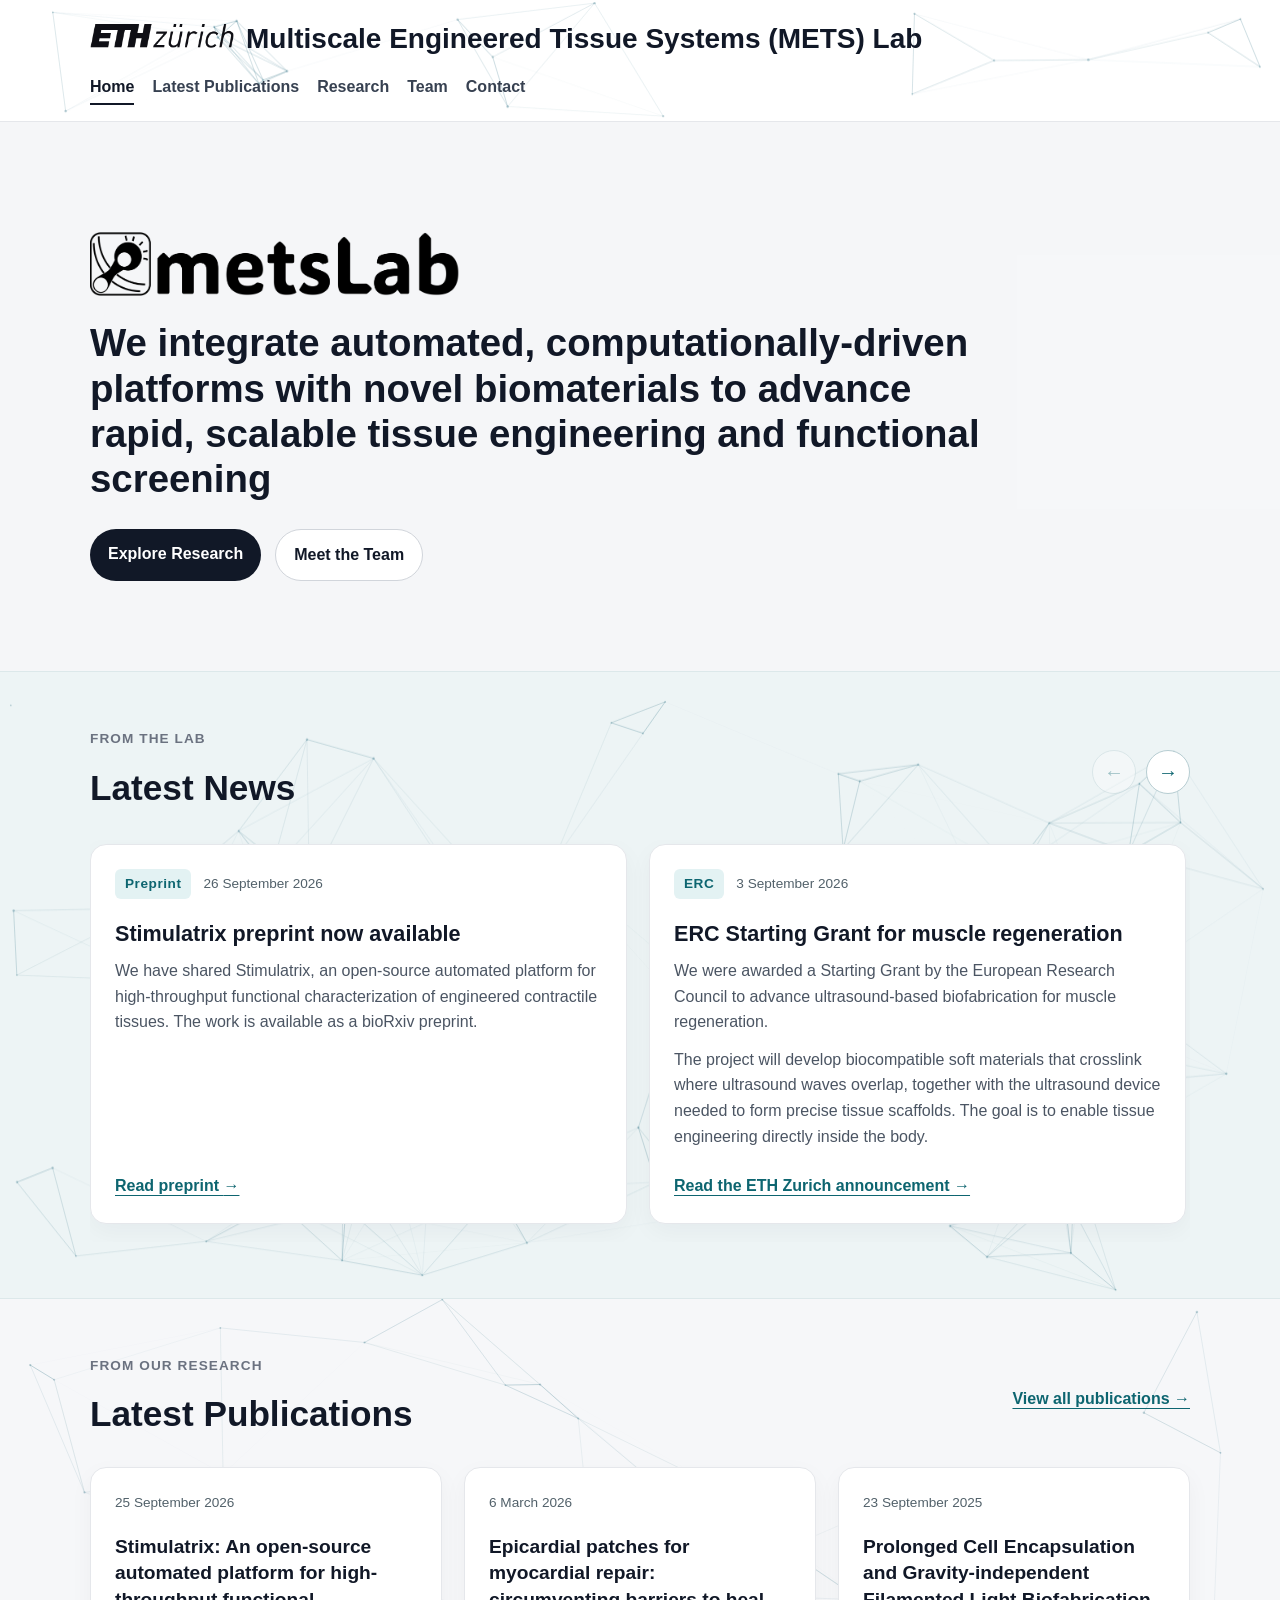
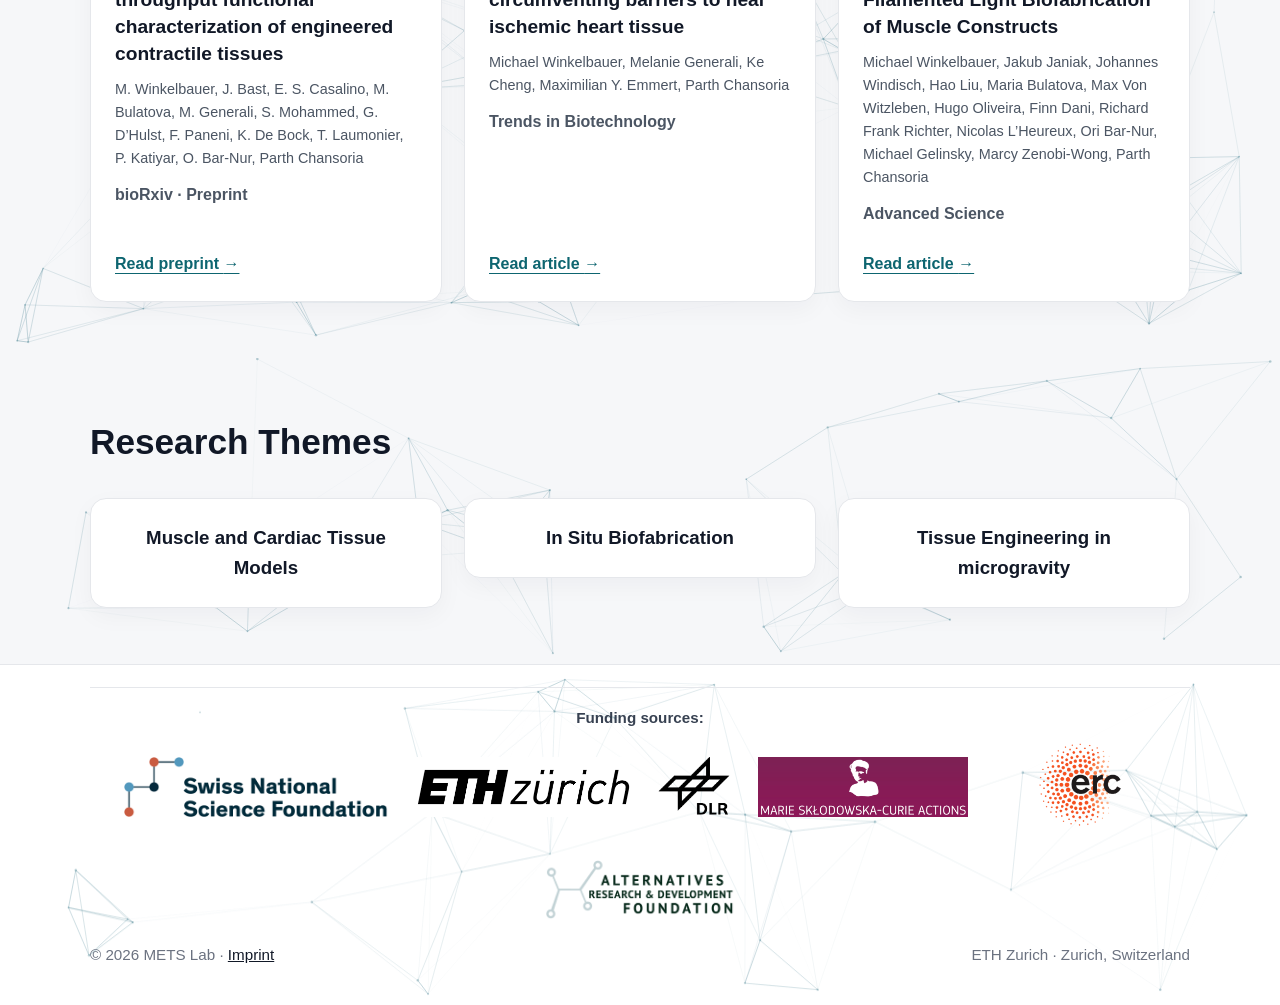
==== commit 5d61ed7c: "Restore lighter organic network and simplify publication headings" ====
--- a/index.html
+++ b/index.html
@@ -100,21 +100,21 @@
         <div class="publication-grid">
 <!-- latest-publications:start -->
 <article class="card publication-card">
-  <div class="news-meta"><span class="grant-badge">Last author</span><time datetime="2026-09-25">25 September 2026</time></div>
+  <div class="news-meta"><time datetime="2026-09-25">25 September 2026</time></div>
   <h3><a href="https://doi.org/10.64898/2026.09.24.750079">Stimulatrix: An open-source automated platform for high-throughput functional characterization of engineered contractile tissues</a></h3>
   <p class="publication-authors">M. Winkelbauer, J. Bast, E. S. Casalino, M. Bulatova, M. Generali, S. Mohammed, G. D’Hulst, F. Paneni, K. De Bock, T. Laumonier, P. Katiyar, O. Bar-Nur, Parth Chansoria</p>
   <p><strong>bioRxiv · Preprint</strong></p>
   <a class="news-link" href="https://doi.org/10.64898/2026.09.24.750079">Read preprint <span aria-hidden="true">&rarr;</span></a>
 </article>
 <article class="card publication-card">
-  <div class="news-meta"><span class="grant-badge">Last author</span><time datetime="2026-03-06">6 March 2026</time></div>
+  <div class="news-meta"><time datetime="2026-03-06">6 March 2026</time></div>
   <h3><a href="https://doi.org/10.1016/j.tibtech.2026.01.014">Epicardial patches for myocardial repair: circumventing barriers to heal ischemic heart tissue</a></h3>
   <p class="publication-authors">Michael Winkelbauer, Melanie Generali, Ke Cheng, Maximilian Y. Emmert, Parth Chansoria</p>
   <p><strong>Trends in Biotechnology</strong></p>
   <a class="news-link" href="https://doi.org/10.1016/j.tibtech.2026.01.014">Read article <span aria-hidden="true">&rarr;</span></a>
 </article>
 <article class="card publication-card">
-  <div class="news-meta"><span class="grant-badge">Last author</span><time datetime="2025-09-23">23 September 2025</time></div>
+  <div class="news-meta"><time datetime="2025-09-23">23 September 2025</time></div>
   <h3><a href="https://doi.org/10.1002/advs.202512727">Prolonged Cell Encapsulation and Gravity‐independent Filamented Light Biofabrication of Muscle Constructs</a></h3>
   <p class="publication-authors">Michael Winkelbauer, Jakub Janiak, Johannes Windisch, Hao Liu, Maria Bulatova, Max Von Witzleben, Hugo Oliveira, Finn Dani, Richard Frank Richter, Nicolas L’Heureux, Ori Bar‐Nur, Michael Gelinsky, Marcy Zenobi‐Wong, Parth Chansoria</p>
   <p><strong>Advanced Science</strong></p>
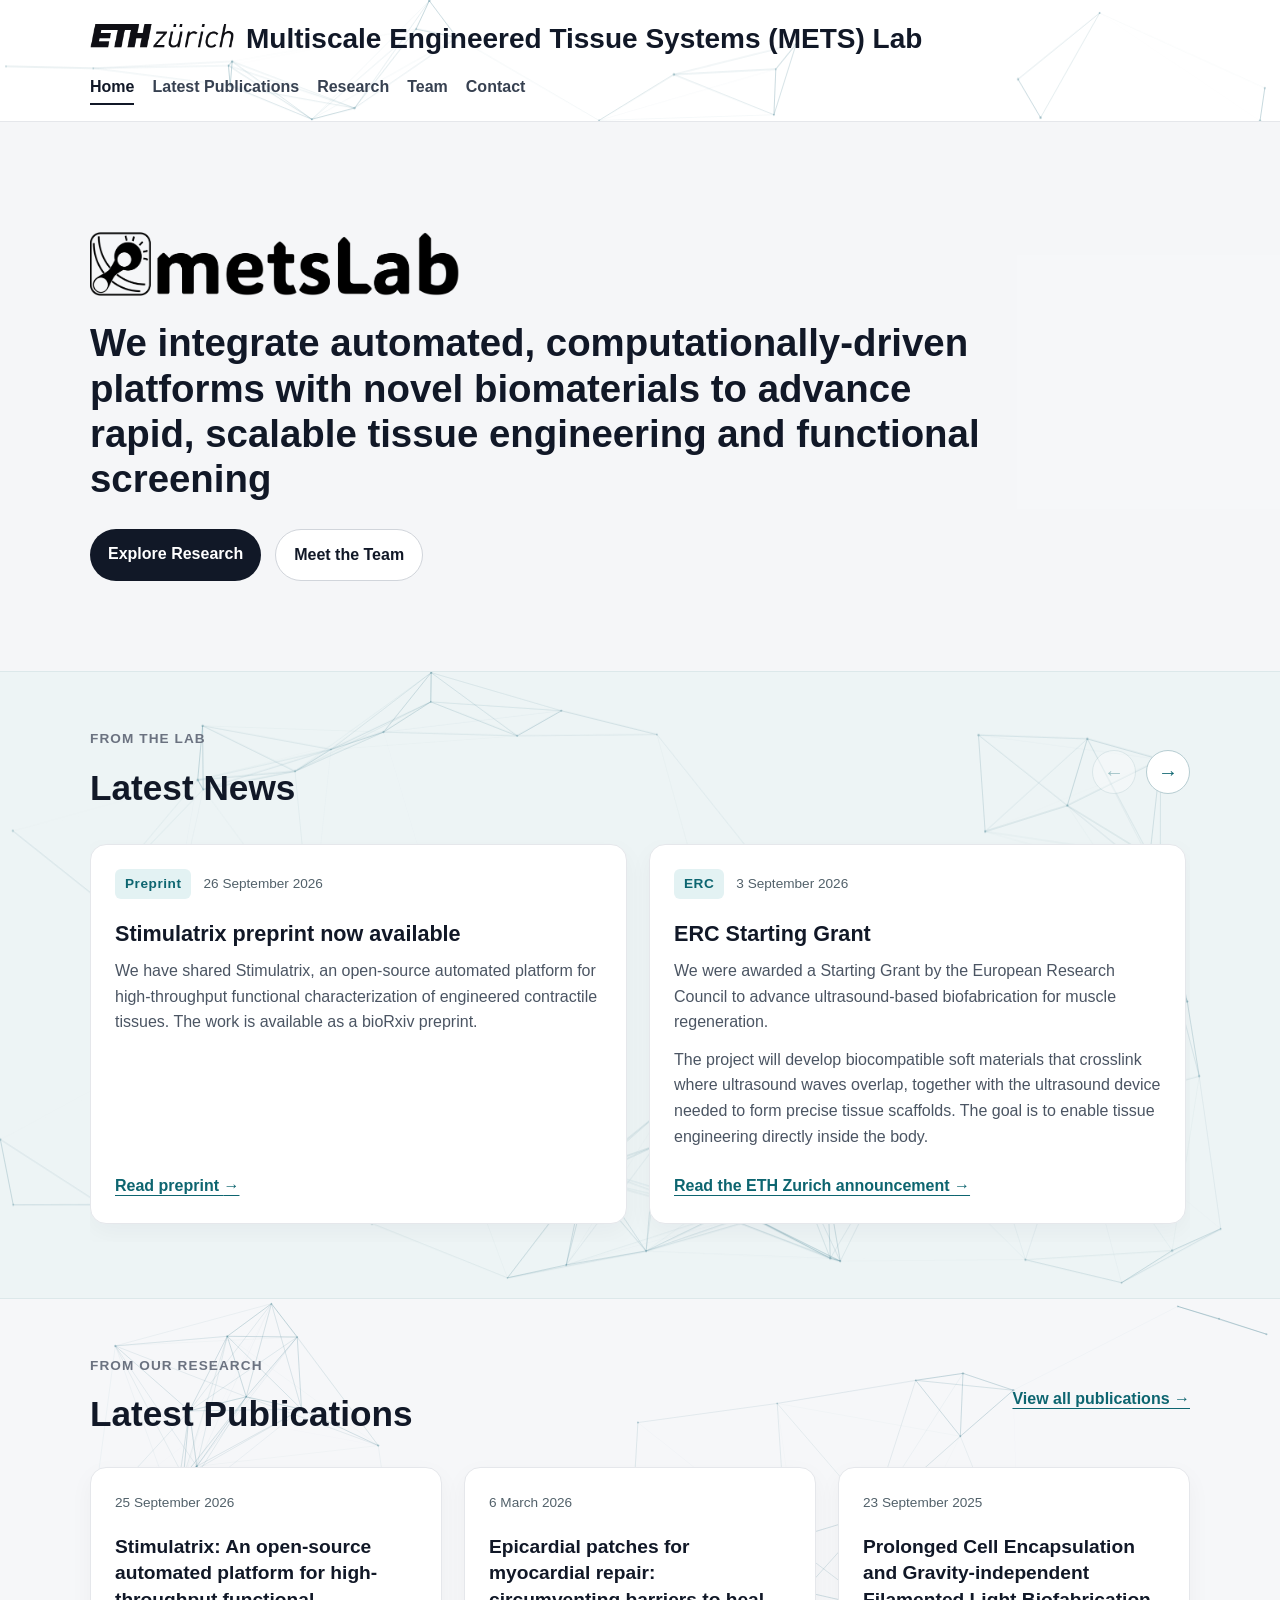
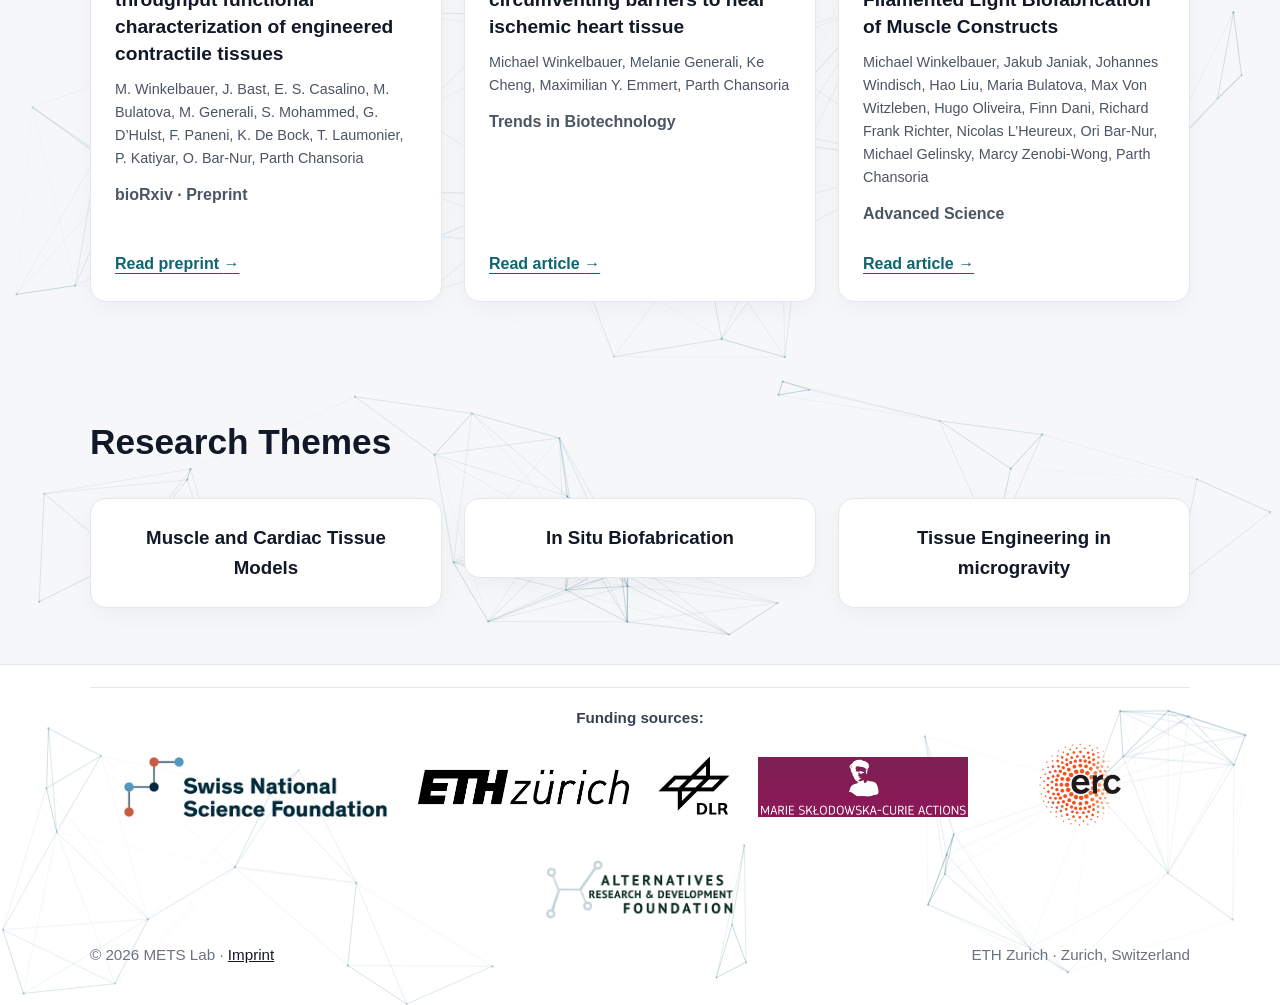
==== commit 7cbe7839: "Shorten ERC news title to ERC Starting Grant" ====
--- a/index.html
+++ b/index.html
@@ -62,7 +62,7 @@
 </article>
 <article class="card news-card">
             <div class="news-meta"><span class="grant-badge">ERC</span><time datetime="2026-09-03">3 September 2026</time></div>
-            <h3>ERC Starting Grant for muscle regeneration</h3>
+            <h3>ERC Starting Grant</h3>
             <p>We were awarded a Starting Grant by the European Research Council to advance ultrasound-based biofabrication for muscle regeneration.</p>
             <p>The project will develop biocompatible soft materials that crosslink where ultrasound waves overlap, together with the ultrasound device needed to form precise tissue scaffolds. The goal is to enable tissue engineering directly inside the body.</p>
             <a class="news-link" href="https://ethz.ch/en/news-and-events/eth-news/news/2026/09/erc-starting-grants-for-six-eth-researchers.html">Read the ETH Zurich announcement <span aria-hidden="true">&rarr;</span></a>
@@ -168,7 +168,7 @@
 <!-- grant-news:start -->
           <article class="card news-card">
             <div class="news-meta"><span class="grant-badge">ERC</span><time datetime="2026-09-03">3 September 2026</time></div>
-            <h3>ERC Starting Grant for muscle regeneration</h3>
+            <h3>ERC Starting Grant</h3>
             <p>We were awarded a Starting Grant by the European Research Council to advance ultrasound-based biofabrication for muscle regeneration.</p>
             <p>The project will develop biocompatible soft materials that crosslink where ultrasound waves overlap, together with the ultrasound device needed to form precise tissue scaffolds. The goal is to enable tissue engineering directly inside the body.</p>
             <a class="news-link" href="https://ethz.ch/en/news-and-events/eth-news/news/2026/09/erc-starting-grants-for-six-eth-researchers.html">Read the ETH Zurich announcement <span aria-hidden="true">&rarr;</span></a>
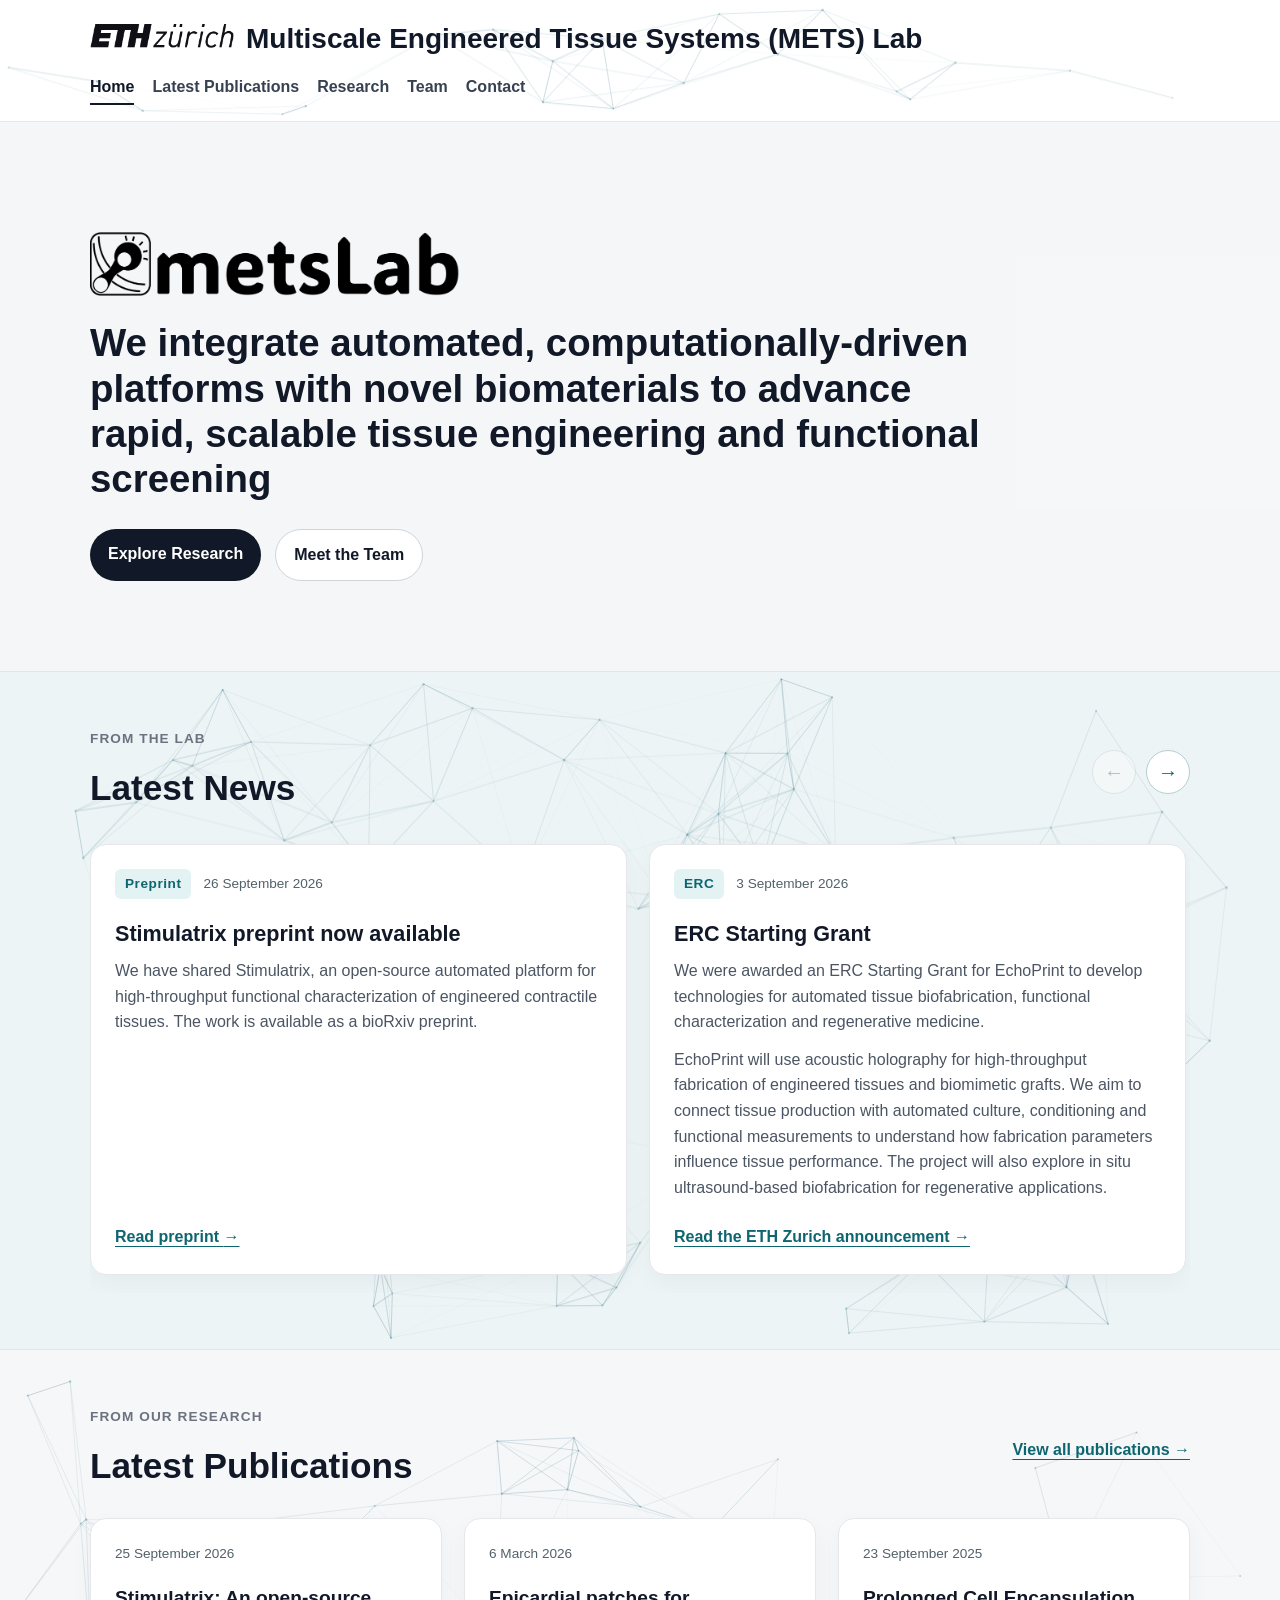
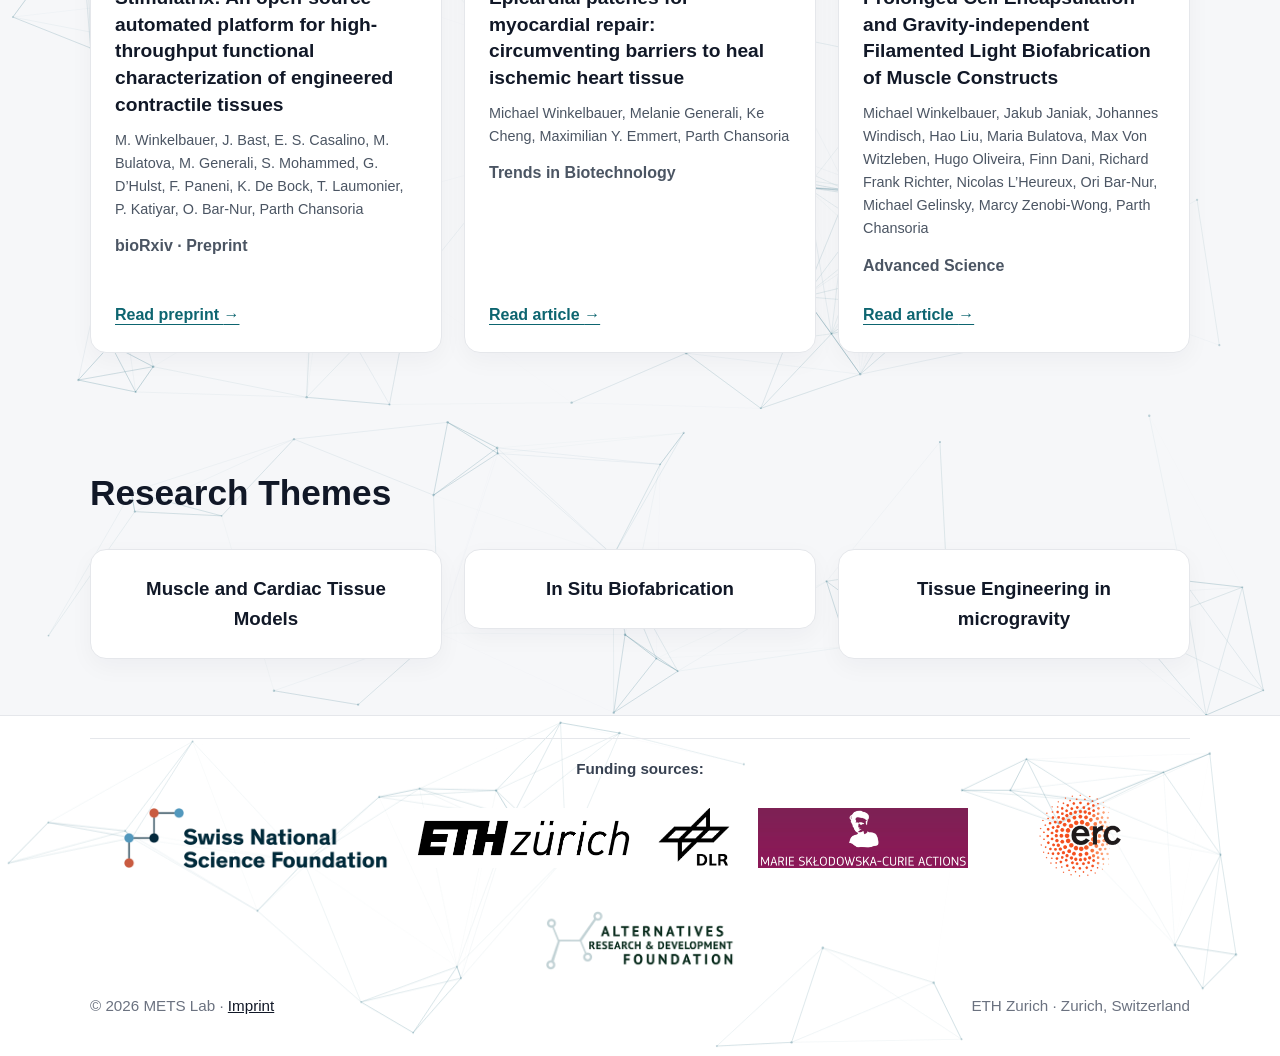
==== commit ac72affd: "Broaden EchoPrint news to automated biofabrication and tissue characterization" ====
--- a/index.html
+++ b/index.html
@@ -63,8 +63,8 @@
 <article class="card news-card">
             <div class="news-meta"><span class="grant-badge">ERC</span><time datetime="2026-09-03">3 September 2026</time></div>
             <h3>ERC Starting Grant</h3>
-            <p>We were awarded a Starting Grant by the European Research Council to advance ultrasound-based biofabrication for muscle regeneration.</p>
-            <p>The project will develop biocompatible soft materials that crosslink where ultrasound waves overlap, together with the ultrasound device needed to form precise tissue scaffolds. The goal is to enable tissue engineering directly inside the body.</p>
+            <p>We were awarded an ERC Starting Grant for EchoPrint to develop technologies for automated tissue biofabrication, functional characterization and regenerative medicine.</p>
+            <p>EchoPrint will use acoustic holography for high-throughput fabrication of engineered tissues and biomimetic grafts. We aim to connect tissue production with automated culture, conditioning and functional measurements to understand how fabrication parameters influence tissue performance. The project will also explore in situ ultrasound-based biofabrication for regenerative applications.</p>
             <a class="news-link" href="https://ethz.ch/en/news-and-events/eth-news/news/2026/09/erc-starting-grants-for-six-eth-researchers.html">Read the ETH Zurich announcement <span aria-hidden="true">&rarr;</span></a>
           </article>
 <article class="card news-card">
@@ -169,8 +169,8 @@
           <article class="card news-card">
             <div class="news-meta"><span class="grant-badge">ERC</span><time datetime="2026-09-03">3 September 2026</time></div>
             <h3>ERC Starting Grant</h3>
-            <p>We were awarded a Starting Grant by the European Research Council to advance ultrasound-based biofabrication for muscle regeneration.</p>
-            <p>The project will develop biocompatible soft materials that crosslink where ultrasound waves overlap, together with the ultrasound device needed to form precise tissue scaffolds. The goal is to enable tissue engineering directly inside the body.</p>
+            <p>We were awarded an ERC Starting Grant for EchoPrint to develop technologies for automated tissue biofabrication, functional characterization and regenerative medicine.</p>
+            <p>EchoPrint will use acoustic holography for high-throughput fabrication of engineered tissues and biomimetic grafts. We aim to connect tissue production with automated culture, conditioning and functional measurements to understand how fabrication parameters influence tissue performance. The project will also explore in situ ultrasound-based biofabrication for regenerative applications.</p>
             <a class="news-link" href="https://ethz.ch/en/news-and-events/eth-news/news/2026/09/erc-starting-grants-for-six-eth-researchers.html">Read the ETH Zurich announcement <span aria-hidden="true">&rarr;</span></a>
           </article>
           <article class="card news-card">
